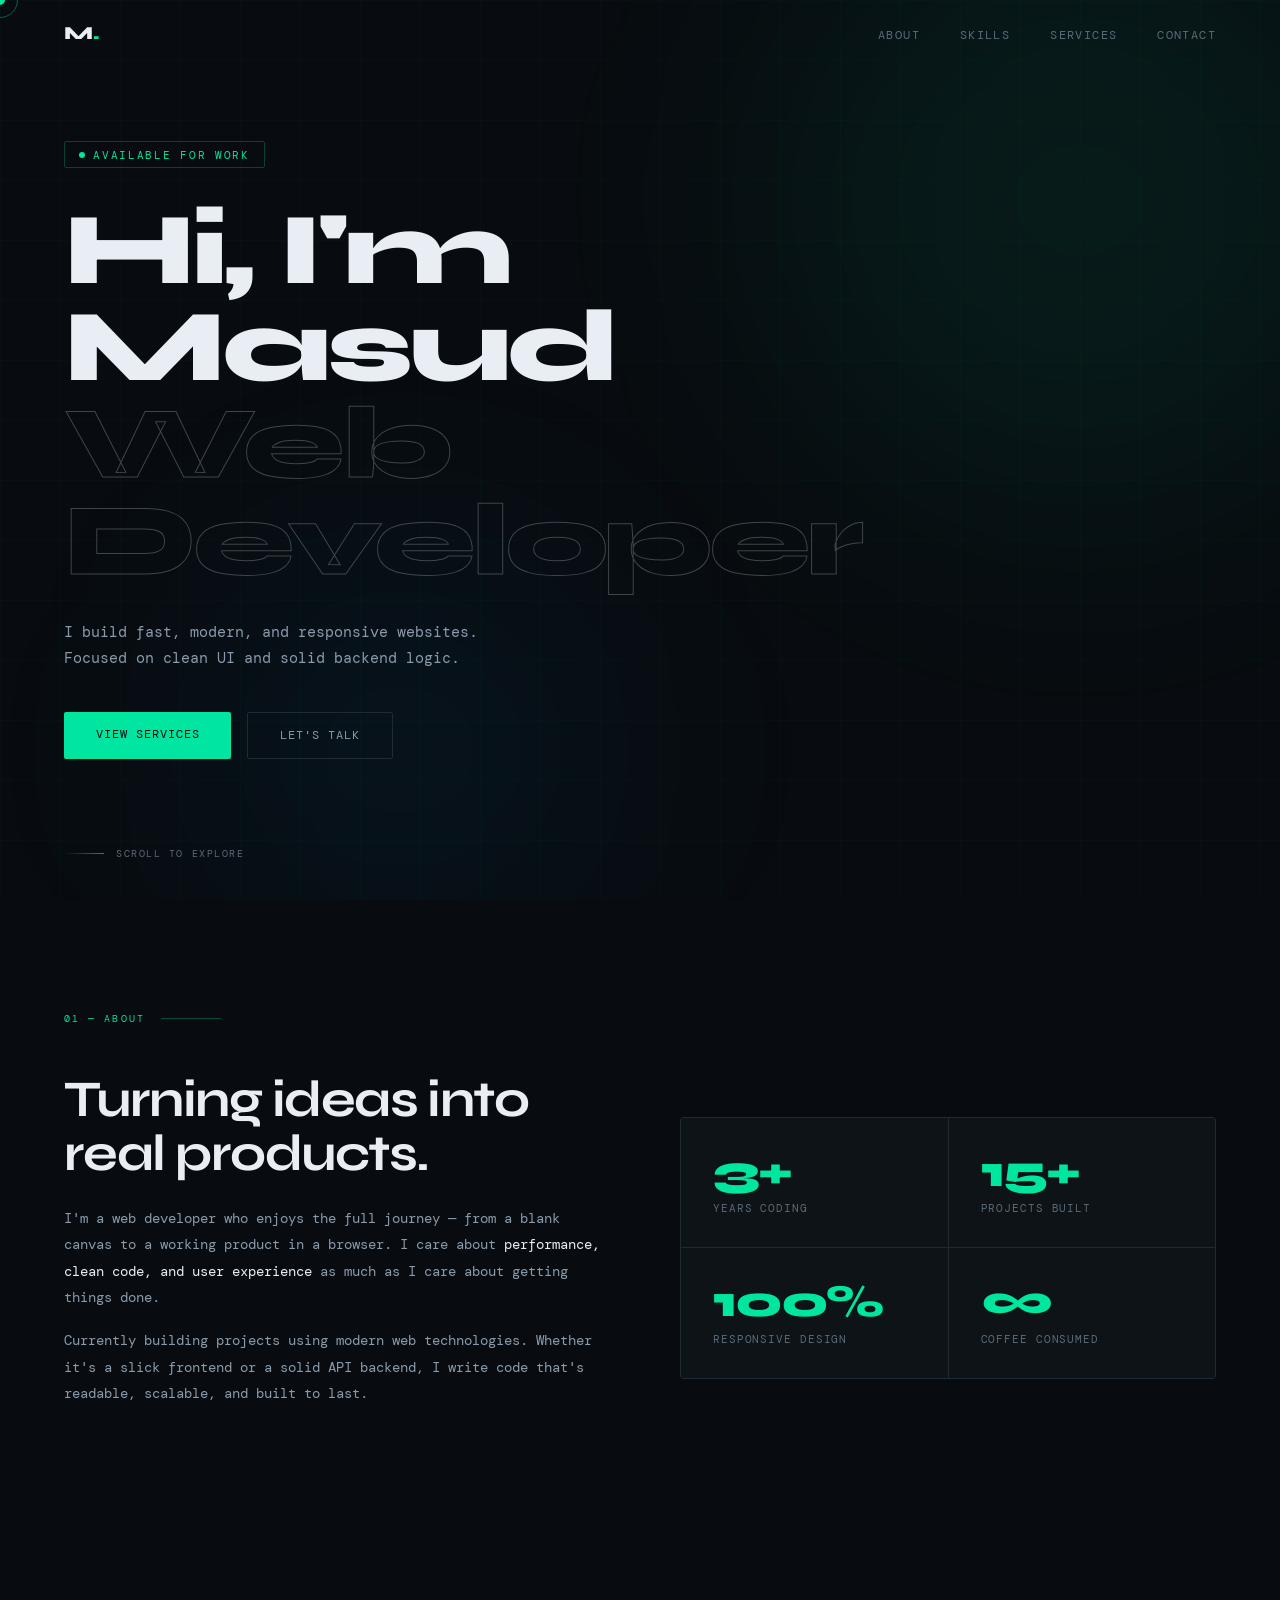
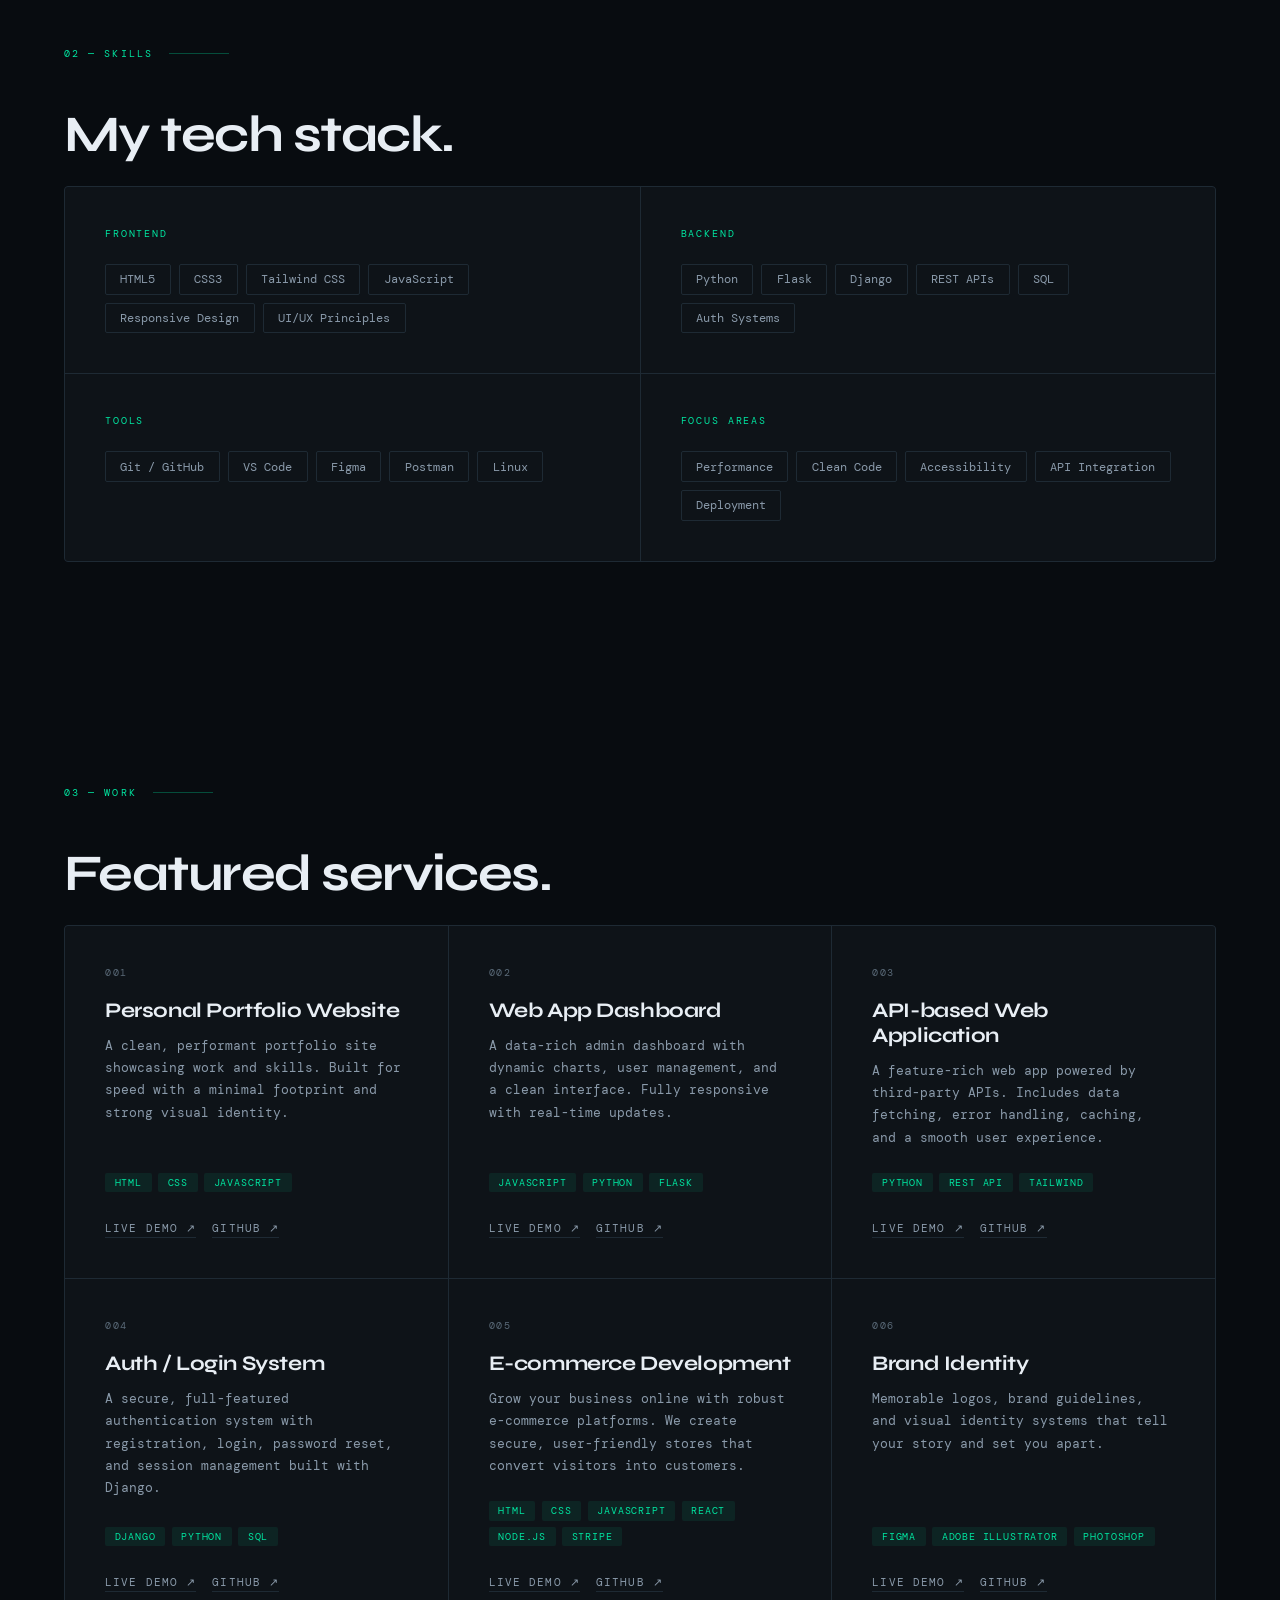
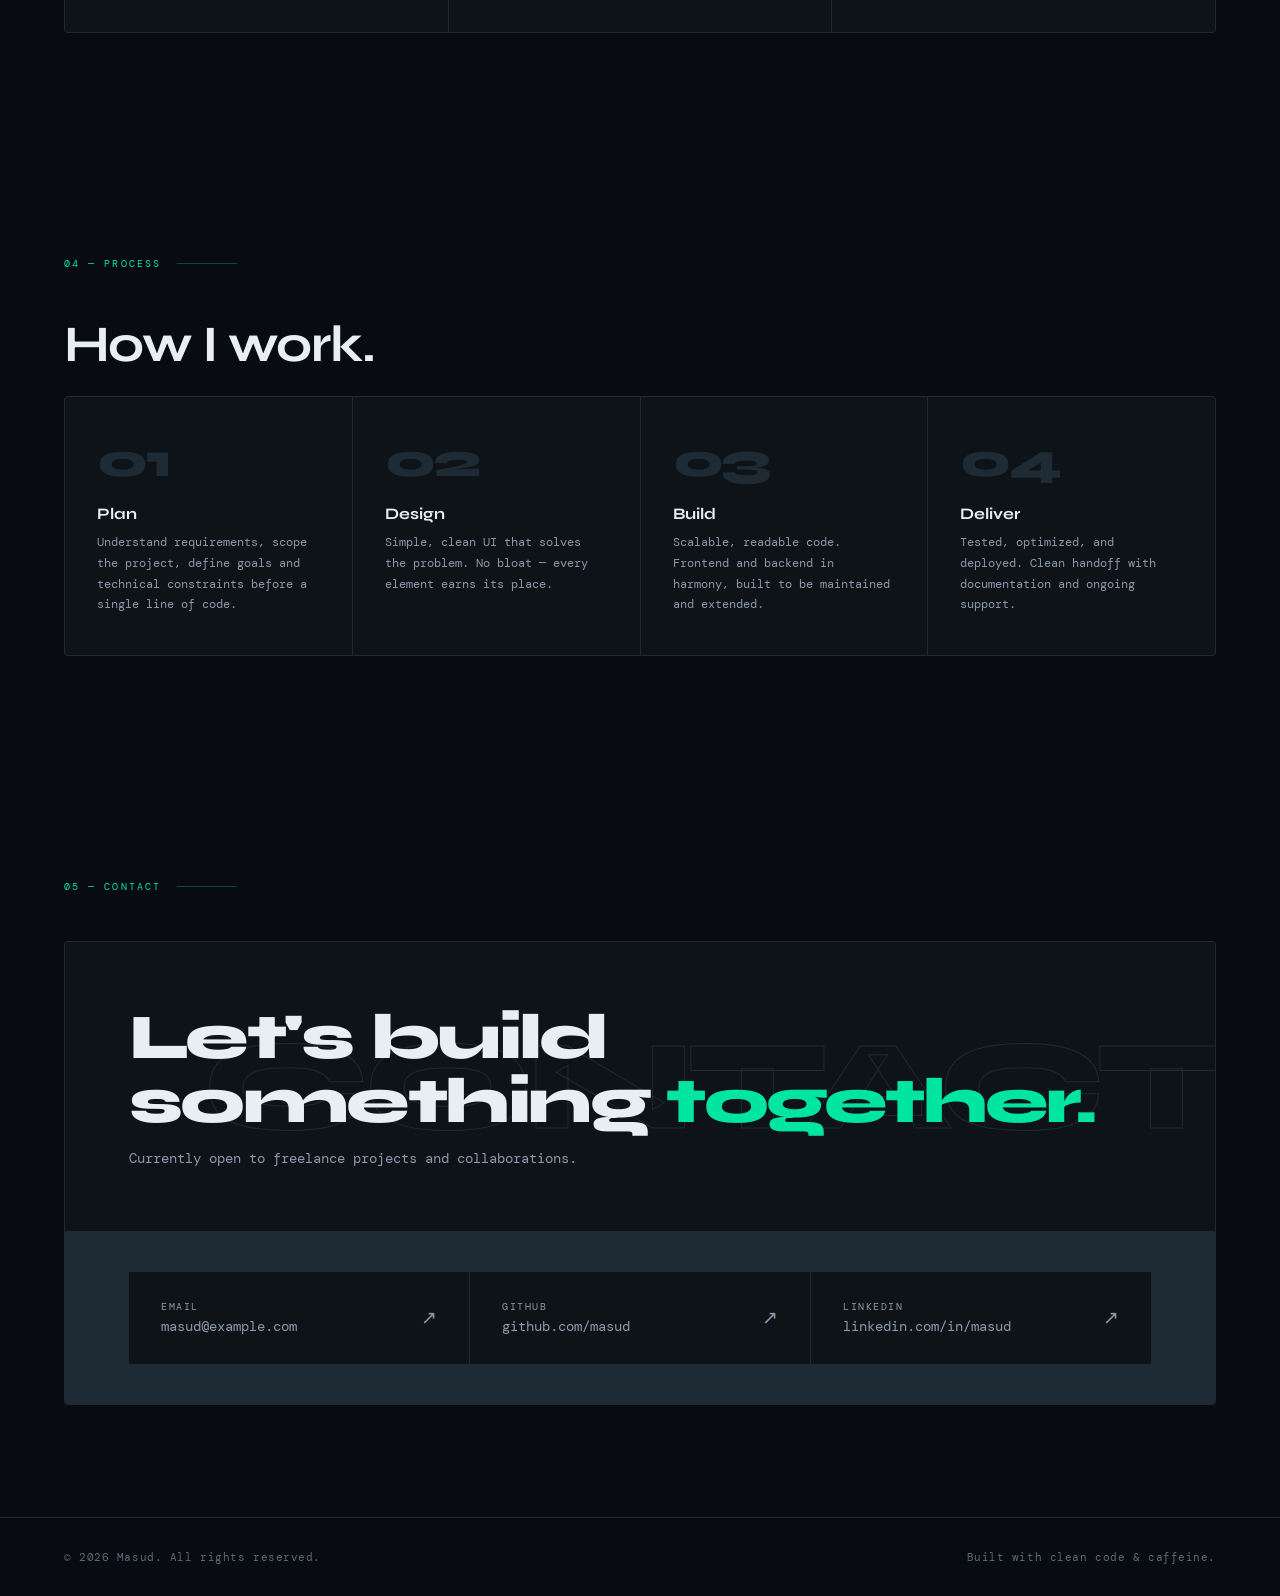
==== index.html @ 583162c8 "Rename portfolio.html to index.html for Vercel deployment" ====
<!DOCTYPE html>
<html lang="en">
<head>
<meta charset="UTF-8">
<meta name="viewport" content="width=device-width, initial-scale=1.0">
<title>Masud — Web Developer</title>
<link rel="preconnect" href="https://fonts.googleapis.com">
<link rel="preconnect" href="https://fonts.gstatic.com" crossorigin>
<link href="https://fonts.googleapis.com/css2?family=Syne:wght@400;600;700;800&family=DM+Mono:ital,wght@0,300;0,400;1,300&display=swap" rel="stylesheet">
<link rel="stylesheet" href="styles.css">
</head>
<body>

<div class="cursor" id="cursor"></div>
<div class="cursor-ring" id="cursorRing"></div>

<!-- NAV -->
<nav id="nav">
  <a href="#" class="nav-logo">M<span>.</span></a>
  <ul class="nav-links">
    <li><a href="#about">About</a></li>
    <li><a href="#skills">Skills</a></li>
    <li><a href="#services">Services</a></li>
    <li><a href="#contact">Contact</a></li>
  </ul>
</nav>

<!-- HERO -->
<section class="hero">
  <div class="hero-bg-orb orb1"></div>
  <div class="hero-bg-orb orb2"></div>
  <div class="hero-content">
    <div class="hero-tag">Available for work</div>
    <h1 class="hero-name">
      Hi, I'm Masud<br>
      <span class="line2">Web Developer</span>
    </h1>
    <p class="hero-desc">
      I build fast, modern, and responsive websites.<br>
      Focused on clean UI and solid backend logic.
    </p>
    <div class="hero-cta">
      <a href="#services" class="btn-primary">View Services</a>
      <a href="#contact" class="btn-ghost">Let's Talk</a>
    </div>
  </div>
  <div class="hero-scroll-hint">
    <div class="scroll-line"></div>
    Scroll to explore
  </div>
</section>

<!-- ABOUT -->
<section id="about">
  <div class="section-label">01 — About</div>
  <div class="about-grid reveal">
    <div class="about-text">
      <h2 class="section-title">Turning ideas into<br>real products.</h2>
      <p>I'm a web developer who enjoys the full journey — from a blank canvas to a working product in a browser. I care about <strong>performance, clean code, and user experience</strong> as much as I care about getting things done.</p>
      <p>Currently building projects using modern web technologies. Whether it's a slick frontend or a solid API backend, I write code that's readable, scalable, and built to last.</p>
    </div>
    <div class="about-stats">
      <div class="stat-box">
        <div class="stat-number">3+</div>
        <div class="stat-desc">Years coding</div>
      </div>
      <div class="stat-box">
        <div class="stat-number">15+</div>
        <div class="stat-desc">Projects built</div>
      </div>
      <div class="stat-box">
        <div class="stat-number">100%</div>
        <div class="stat-desc">Responsive design</div>
      </div>
      <div class="stat-box">
        <div class="stat-number">∞</div>
        <div class="stat-desc">Coffee consumed</div>
      </div>
    </div>
  </div>
</section>

<!-- SKILLS -->
<section id="skills">
  <div class="section-label">02 — Skills</div>
  <h2 class="section-title reveal">My tech stack.</h2>
  <div class="skills-layout reveal">
    <div class="skill-group">
      <div class="skill-group-title">Frontend</div>
      <div class="skill-tags">
        <span class="skill-tag">HTML5</span>
        <span class="skill-tag">CSS3</span>
        <span class="skill-tag">Tailwind CSS</span>
        <span class="skill-tag">JavaScript</span>
        <span class="skill-tag">Responsive Design</span>
        <span class="skill-tag">UI/UX Principles</span>
      </div>
    </div>
    <div class="skill-group">
      <div class="skill-group-title">Backend</div>
      <div class="skill-tags">
        <span class="skill-tag">Python</span>
        <span class="skill-tag">Flask</span>
        <span class="skill-tag">Django</span>
        <span class="skill-tag">REST APIs</span>
        <span class="skill-tag">SQL</span>
        <span class="skill-tag">Auth Systems</span>
      </div>
    </div>
    <div class="skill-group">
      <div class="skill-group-title">Tools</div>
      <div class="skill-tags">
        <span class="skill-tag">Git / GitHub</span>
        <span class="skill-tag">VS Code</span>
        <span class="skill-tag">Figma</span>
        <span class="skill-tag">Postman</span>
        <span class="skill-tag">Linux</span>
      </div>
    </div>
    <div class="skill-group">
      <div class="skill-group-title">Focus Areas</div>
      <div class="skill-tags">
        <span class="skill-tag">Performance</span>
        <span class="skill-tag">Clean Code</span>
        <span class="skill-tag">Accessibility</span>
        <span class="skill-tag">API Integration</span>
        <span class="skill-tag">Deployment</span>
      </div>
    </div>
  </div>
</section>

<!-- PROJECTS -->
<section id="services">
  <div class="section-label">03 — Work</div>
  <h2 class="section-title reveal">Featured services.</h2>
  <div class="projects-grid reveal">
    <div class="project-card">
      <div class="project-num">001</div>
      <div class="project-name">Personal Portfolio Website</div>
      <div class="project-desc">A clean, performant portfolio site showcasing work and skills. Built for speed with a minimal footprint and strong visual identity.</div>
      <div class="project-tech">
        <span class="tech-badge">HTML</span>
        <span class="tech-badge">CSS</span>
        <span class="tech-badge">JavaScript</span>
      </div>
      <div class="project-links">
        <a href="#" class="project-link">Live Demo ↗</a>
        <a href="#" class="project-link">GitHub ↗</a>
      </div>
    </div>
    <div class="project-card">
      <div class="project-num">002</div>
      <div class="project-name">Web App Dashboard</div>
      <div class="project-desc">A data-rich admin dashboard with dynamic charts, user management, and a clean interface. Fully responsive with real-time updates.</div>
      <div class="project-tech">
        <span class="tech-badge">JavaScript</span>
        <span class="tech-badge">Python</span>
        <span class="tech-badge">Flask</span>
      </div>
      <div class="project-links">
        <a href="#" class="project-link">Live Demo ↗</a>
        <a href="#" class="project-link">GitHub ↗</a>
      </div>
    </div>
    <div class="project-card">
      <div class="project-num">003</div>
      <div class="project-name">API-based Web Application</div>
      <div class="project-desc">A feature-rich web app powered by third-party APIs. Includes data fetching, error handling, caching, and a smooth user experience.</div>
      <div class="project-tech">
        <span class="tech-badge">Python</span>
        <span class="tech-badge">REST API</span>
        <span class="tech-badge">Tailwind</span>
      </div>
      <div class="project-links">
        <a href="#" class="project-link">Live Demo ↗</a>
        <a href="#" class="project-link">GitHub ↗</a>
      </div>
    </div>
    <div class="project-card">
      <div class="project-num">004</div>
      <div class="project-name">Auth / Login System</div>
      <div class="project-desc">A secure, full-featured authentication system with registration, login, password reset, and session management built with Django.</div>
      <div class="project-tech">
        <span class="tech-badge">Django</span>
        <span class="tech-badge">Python</span>
        <span class="tech-badge">SQL</span>
      </div>
      <div class="project-links">
        <a href="#" class="project-link">Live Demo ↗</a>
        <a href="#" class="project-link">GitHub ↗</a>
      </div>
    </div>
    <div class="project-card">
      <div class="project-num">005</div>
      <div class="project-name">E-commerce Development</div>
      <div class="project-desc">Grow your business online with robust e-commerce platforms. We create secure, user-friendly stores that convert visitors into customers.</div>
      <div class="project-tech">
        <span class="tech-badge">HTML</span>
        <span class="tech-badge">CSS</span>
        <span class="tech-badge">JavaScript</span>
        <span class="tech-badge">React</span>
        <span class="tech-badge">Node.js</span>
        <span class="tech-badge">Stripe</span>
      </div>
      <div class="project-links">
        <a href="#" class="project-link">Live Demo ↗</a>
        <a href="#" class="project-link">GitHub ↗</a>
      </div>
    </div>
    <div class="project-card">
      <div class="project-num">006</div>
      <div class="project-name">Brand Identity</div>
      <div class="project-desc">Memorable logos, brand guidelines, and visual identity systems that tell your story and set you apart.</div>
      <div class="project-tech">
        <span class="tech-badge">Figma</span>
        <span class="tech-badge">Adobe Illustrator</span>
        <span class="tech-badge">Photoshop</span>
      </div>
      <div class="project-links">
        <a href="#" class="project-link">Live Demo ↗</a>
        <a href="#" class="project-link">GitHub ↗</a>
      </div>
    </div>
  </div>
</section>

<!-- PROCESS -->
<section id="process">
  <div class="section-label">04 — Process</div>
  <h2 class="section-title reveal">How I work.</h2>
  <div class="process-steps reveal">
    <div class="process-step">
      <div class="step-num">01</div>
      <div class="step-title">Plan</div>
      <div class="step-desc">Understand requirements, scope the project, define goals and technical constraints before a single line of code.</div>
    </div>
    <div class="process-step">
      <div class="step-num">02</div>
      <div class="step-title">Design</div>
      <div class="step-desc">Simple, clean UI that solves the problem. No bloat — every element earns its place.</div>
    </div>
    <div class="process-step">
      <div class="step-num">03</div>
      <div class="step-title">Build</div>
      <div class="step-desc">Scalable, readable code. Frontend and backend in harmony, built to be maintained and extended.</div>
    </div>
    <div class="process-step">
      <div class="step-num">04</div>
      <div class="step-title">Deliver</div>
      <div class="step-desc">Tested, optimized, and deployed. Clean handoff with documentation and ongoing support.</div>
    </div>
  </div>
</section>

<!-- CONTACT -->
<section id="contact">
  <div class="section-label">05 — Contact</div>
  <div class="contact-inner reveal">
    <div class="contact-header">
      <h2 class="contact-big">Let's build<br>something <em>together.</em></h2>
      <p class="contact-sub">Currently open to freelance projects and collaborations.</p>
    </div>
    <div class="contact-links">
      <a href="mailto:masud@example.com" class="contact-link-item">
        <div>
          <div class="link-label">Email</div>
          <div class="link-value">masud@example.com</div>
        </div>
        <div class="link-arrow">↗</div>
      </a>
      <a href="https://github.com/" target="_blank" class="contact-link-item">
        <div>
          <div class="link-label">GitHub</div>
          <div class="link-value">github.com/masud</div>
        </div>
        <div class="link-arrow">↗</div>
      </a>
      <a href="https://linkedin.com/" target="_blank" class="contact-link-item">
        <div>
          <div class="link-label">LinkedIn</div>
          <div class="link-value">linkedin.com/in/masud</div>
        </div>
        <div class="link-arrow">↗</div>
      </a>
    </div>
  </div>
</section>

<footer>
  <span>© 2026 Masud. All rights reserved.</span>
  <span>Built with clean code & caffeine.</span>
</footer>

<script>
  // Custom cursor
  const cursor = document.getElementById('cursor');
  const ring = document.getElementById('cursorRing');
  let mx = 0, my = 0, rx = 0, ry = 0;

  document.addEventListener('mousemove', e => {
    mx = e.clientX; my = e.clientY;
    cursor.style.left = mx + 'px';
    cursor.style.top = my + 'px';
  });

  function animateRing() {
    rx += (mx - rx) * 0.12;
    ry += (my - ry) * 0.12;
    ring.style.left = rx + 'px';
    ring.style.top = ry + 'px';
    requestAnimationFrame(animateRing);
  }
  animateRing();

  // Nav scroll
  const nav = document.getElementById('nav');
  window.addEventListener('scroll', () => {
    nav.classList.toggle('scrolled', window.scrollY > 60);
  });

  // Scroll reveal
  const reveals = document.querySelectorAll('.reveal');
  const observer = new IntersectionObserver(entries => {
    entries.forEach(e => {
      if (e.isIntersecting) { e.target.classList.add('visible'); }
    });
  }, { threshold: 0.1 });
  reveals.forEach(el => observer.observe(el));
</script>
</body>
</html>
---- styles.css ----
:root {
    --bg: #080c10;
    --surface: #0e1318;
    --surface2: #141b22;
    --border: #1e2a34;
    --accent: #00e5a0;
    --accent2: #0099ff;
    --text: #e8eef4;
    --muted: #5a6a78;
    --dim: #8a9aaa;
  }

  *, *::before, *::after { box-sizing: border-box; margin: 0; padding: 0; }

  html { scroll-behavior: smooth; }

  body {
    font-family: 'DM Mono', monospace;
    background: var(--bg);
    color: var(--text);
    overflow-x: hidden;
    cursor: none;
  }

  /* Custom Cursor */
  .cursor {
    position: fixed;
    top: 0; left: 0;
    width: 10px; height: 10px;
    background: var(--accent);
    border-radius: 50%;
    pointer-events: none;
    z-index: 9999;
    transition: transform 0.15s ease, width 0.2s, height 0.2s;
    transform: translate(-50%, -50%);
  }
  .cursor-ring {
    position: fixed;
    top: 0; left: 0;
    width: 36px; height: 36px;
    border: 1px solid rgba(0,229,160,0.4);
    border-radius: 50%;
    pointer-events: none;
    z-index: 9998;
    transform: translate(-50%, -50%);
    transition: transform 0.08s linear, width 0.2s, height 0.2s, border-color 0.2s;
  }
  body:has(a:hover) .cursor-ring,
  body:has(button:hover) .cursor-ring { width: 60px; height: 60px; border-color: rgba(0,229,160,0.6); }

  /* Grid overlay */
  body::before {
    content: '';
    position: fixed;
    inset: 0;
    background-image:
      linear-gradient(rgba(0,229,160,0.025) 1px, transparent 1px),
      linear-gradient(90deg, rgba(0,229,160,0.025) 1px, transparent 1px);
    background-size: 60px 60px;
    pointer-events: none;
    z-index: 0;
  }

  /* NAV */
  nav {
    position: fixed;
    top: 0; left: 0; right: 0;
    z-index: 100;
    display: flex;
    justify-content: space-between;
    align-items: center;
    padding: 1.4rem 4rem;
    border-bottom: 1px solid transparent;
    transition: border-color 0.3s, background 0.3s;
  }
  nav.scrolled {
    background: rgba(8,12,16,0.9);
    backdrop-filter: blur(16px);
    border-color: var(--border);
  }
  .nav-logo {
    font-family: 'Syne', sans-serif;
    font-weight: 800;
    font-size: 1.15rem;
    letter-spacing: -0.02em;
    color: var(--text);
    text-decoration: none;
  }
  .nav-logo span { color: var(--accent); }
  .nav-links { display: flex; gap: 2.5rem; list-style: none; }
  .nav-links a {
    font-size: 0.72rem;
    letter-spacing: 0.12em;
    text-transform: uppercase;
    color: var(--muted);
    text-decoration: none;
    transition: color 0.2s;
  }
  .nav-links a:hover { color: var(--accent); }

  /* HERO */
  .hero {
    position: relative;
    min-height: 100vh;
    display: flex;
    align-items: center;
    padding: 0 4rem;
    overflow: hidden;
    z-index: 1;
  }

  .hero-bg-orb {
    position: absolute;
    border-radius: 50%;
    filter: blur(120px);
    pointer-events: none;
  }
  .orb1 { width: 600px; height: 600px; background: rgba(0,229,160,0.07); top: -100px; right: -100px; }
  .orb2 { width: 400px; height: 400px; background: rgba(0,153,255,0.06); bottom: -50px; left: 200px; }

  .hero-content { max-width: 760px; position: relative; z-index: 1; }

  .hero-tag {
    display: inline-flex;
    align-items: center;
    gap: 0.5rem;
    font-size: 0.7rem;
    letter-spacing: 0.15em;
    text-transform: uppercase;
    color: var(--accent);
    border: 1px solid rgba(0,229,160,0.25);
    padding: 0.35rem 0.9rem;
    border-radius: 2px;
    margin-bottom: 2rem;
    opacity: 0;
    animation: fadeUp 0.6s 0.2s forwards;
  }
  .hero-tag::before {
    content: '';
    width: 6px; height: 6px;
    background: var(--accent);
    border-radius: 50%;
    animation: pulse 2s infinite;
  }
  @keyframes pulse { 0%,100%{opacity:1;} 50%{opacity:0.3;} }

  .hero-name {
    font-family: 'Syne', sans-serif;
    font-size: clamp(3.5rem, 8vw, 7rem);
    font-weight: 800;
    line-height: 0.95;
    letter-spacing: -0.04em;
    opacity: 0;
    animation: fadeUp 0.7s 0.35s forwards;
  }
  .hero-name .line2 {
    display: block;
    -webkit-text-stroke: 1px rgba(232,238,244,0.25);
    color: transparent;
  }

  .hero-desc {
    margin-top: 1.8rem;
    font-size: 0.95rem;
    line-height: 1.75;
    color: var(--dim);
    max-width: 440px;
    opacity: 0;
    animation: fadeUp 0.7s 0.5s forwards;
  }

  .hero-cta {
    display: flex;
    gap: 1rem;
    margin-top: 2.5rem;
    opacity: 0;
    animation: fadeUp 0.7s 0.65s forwards;
  }

  .btn-primary {
    font-family: 'DM Mono', monospace;
    font-size: 0.75rem;
    letter-spacing: 0.08em;
    text-transform: uppercase;
    color: var(--bg);
    background: var(--accent);
    border: none;
    padding: 0.9rem 2rem;
    cursor: none;
    text-decoration: none;
    border-radius: 2px;
    transition: transform 0.2s, box-shadow 0.2s;
  }
  .btn-primary:hover { transform: translateY(-2px); box-shadow: 0 8px 30px rgba(0,229,160,0.3); }

  .btn-ghost {
    font-family: 'DM Mono', monospace;
    font-size: 0.75rem;
    letter-spacing: 0.08em;
    text-transform: uppercase;
    color: var(--dim);
    background: transparent;
    border: 1px solid var(--border);
    padding: 0.9rem 2rem;
    cursor: none;
    text-decoration: none;
    border-radius: 2px;
    transition: border-color 0.2s, color 0.2s;
  }
  .btn-ghost:hover { border-color: var(--dim); color: var(--text); }

  .hero-scroll-hint {
    position: absolute;
    bottom: 2.5rem;
    left: 4rem;
    display: flex;
    align-items: center;
    gap: 0.75rem;
    font-size: 0.65rem;
    letter-spacing: 0.15em;
    text-transform: uppercase;
    color: var(--muted);
    opacity: 0;
    animation: fadeUp 0.7s 1s forwards;
  }
  .scroll-line {
    width: 40px; height: 1px;
    background: linear-gradient(90deg, transparent, var(--muted));
  }

  @keyframes fadeUp {
    from { opacity: 0; transform: translateY(20px); }
    to { opacity: 1; transform: translateY(0); }
  }

  /* SECTIONS */
  section { position: relative; z-index: 1; padding: 7rem 4rem; }

  .section-label {
    display: flex;
    align-items: center;
    gap: 1rem;
    font-size: 0.65rem;
    letter-spacing: 0.2em;
    text-transform: uppercase;
    color: var(--accent);
    margin-bottom: 3rem;
  }
  .section-label::after {
    content: '';
    flex: 1;
    max-width: 60px;
    height: 1px;
    background: rgba(0,229,160,0.3);
  }

  .section-title {
    font-family: 'Syne', sans-serif;
    font-size: clamp(2rem, 4vw, 3.2rem);
    font-weight: 700;
    letter-spacing: -0.03em;
    line-height: 1.05;
    margin-bottom: 1.5rem;
  }

  /* ABOUT */
  .about-grid {
    display: grid;
    grid-template-columns: 1fr 1fr;
    gap: 5rem;
    align-items: center;
  }
  .about-text p {
    font-size: 0.9rem;
    line-height: 1.85;
    color: var(--dim);
    margin-bottom: 1rem;
  }
  .about-text p strong { color: var(--text); font-weight: 400; }
  .about-stats {
    display: grid;
    grid-template-columns: 1fr 1fr;
    gap: 1px;
    background: var(--border);
    border: 1px solid var(--border);
    border-radius: 4px;
    overflow: hidden;
  }
  .stat-box {
    background: var(--surface);
    padding: 2rem;
    transition: background 0.2s;
  }
  .stat-box:hover { background: var(--surface2); }
  .stat-number {
    font-family: 'Syne', sans-serif;
    font-size: 2.8rem;
    font-weight: 800;
    color: var(--accent);
    letter-spacing: -0.05em;
    line-height: 1;
  }
  .stat-desc {
    font-size: 0.7rem;
    letter-spacing: 0.08em;
    color: var(--muted);
    text-transform: uppercase;
    margin-top: 0.4rem;
  }

  /* SKILLS */
  .skills-layout { display: grid; grid-template-columns: repeat(2, 1fr); gap: 1px; background: var(--border); border: 1px solid var(--border); border-radius: 4px; overflow: hidden; }

  .skill-group {
    background: var(--surface);
    padding: 2.5rem;
  }
  .skill-group-title {
    font-size: 0.65rem;
    letter-spacing: 0.18em;
    text-transform: uppercase;
    color: var(--accent);
    margin-bottom: 1.5rem;
  }
  .skill-tags { display: flex; flex-wrap: wrap; gap: 0.5rem; }
  .skill-tag {
    font-size: 0.78rem;
    color: var(--dim);
    border: 1px solid var(--border);
    padding: 0.4rem 0.9rem;
    border-radius: 2px;
    transition: border-color 0.2s, color 0.2s, background 0.2s;
  }
  .skill-tag:hover { border-color: var(--accent); color: var(--accent); background: rgba(0,229,160,0.05); }

  /* PROJECTS */
  .projects-grid {
    display: grid;
    grid-template-columns: repeat(3, minmax(280px, 1fr));
    gap: 1px;
    background: var(--border);
    border: 1px solid var(--border);
    border-radius: 4px;
    overflow: hidden;
  }

  .project-card {
    background: var(--surface);
    padding: 2.5rem;
    display: flex;
    flex-direction: column;
    transition: background 0.2s;
    position: relative;
    overflow: hidden;
    min-height: 350px;
  }
  .project-card::before {
    content: '';
    position: absolute;
    top: 0; left: 0; right: 0;
    height: 2px;
    background: linear-gradient(90deg, var(--accent), var(--accent2));
    transform: scaleX(0);
    transform-origin: left;
    transition: transform 0.3s ease;
  }
  .project-card:hover { background: var(--surface2); }
  .project-card:hover::before { transform: scaleX(1); }

  .project-num {
    font-size: 0.65rem;
    letter-spacing: 0.15em;
    color: var(--muted);
    margin-bottom: 1.2rem;
  }
  .project-name {
    font-family: 'Syne', sans-serif;
    font-size: 1.3rem;
    font-weight: 700;
    letter-spacing: -0.02em;
    margin-bottom: 0.75rem;
  }
  .project-desc {
    font-size: 0.82rem;
    line-height: 1.7;
    color: var(--dim);
    flex: 1;
    margin-bottom: 1.5rem;
  }
  .project-tech { display: flex; flex-wrap: wrap; gap: 0.4rem; margin-bottom: 1.8rem; }
  .tech-badge {
    font-size: 0.65rem;
    letter-spacing: 0.08em;
    text-transform: uppercase;
    color: var(--accent);
    background: rgba(0,229,160,0.08);
    padding: 0.2rem 0.6rem;
    border-radius: 2px;
  }
  .project-links { display: flex; gap: 1rem; }
  .project-link {
    font-size: 0.7rem;
    letter-spacing: 0.1em;
    text-transform: uppercase;
    color: var(--dim);
    text-decoration: none;
    border-bottom: 1px solid var(--border);
    padding-bottom: 0.1rem;
    transition: color 0.2s, border-color 0.2s;
  }
  .project-link:hover { color: var(--accent); border-color: var(--accent); }

  /* PROCESS */
  .process-steps { display: grid; grid-template-columns: repeat(4, 1fr); gap: 1px; background: var(--border); border: 1px solid var(--border); border-radius: 4px; overflow: hidden; }
  .process-step {
    background: var(--surface);
    padding: 2.5rem 2rem;
    transition: background 0.2s;
  }
  .process-step:hover { background: var(--surface2); }
  .step-num {
    font-family: 'Syne', sans-serif;
    font-size: 3rem;
    font-weight: 800;
    color: var(--border);
    letter-spacing: -0.05em;
    line-height: 1;
    margin-bottom: 1.2rem;
  }
  .step-title {
    font-family: 'Syne', sans-serif;
    font-size: 1rem;
    font-weight: 700;
    margin-bottom: 0.6rem;
  }
  .step-desc {
    font-size: 0.78rem;
    line-height: 1.65;
    color: var(--dim);
  }

  /* CONTACT */
  .contact-inner {
    border: 1px solid var(--border);
    border-radius: 4px;
    overflow: hidden;
    background: var(--surface);
  }
  .contact-header {
    padding: 4rem;
    border-bottom: 1px solid var(--border);
    position: relative;
    overflow: hidden;
  }
  .contact-header::before {
    content: 'CONTACT';
    position: absolute;
    right: -1rem;
    top: 50%;
    transform: translateY(-50%);
    font-family: 'Syne', sans-serif;
    font-size: 8rem;
    font-weight: 800;
    color: transparent;
    -webkit-text-stroke: 1px rgba(30,42,52,1);
    letter-spacing: -0.05em;
    pointer-events: none;
    user-select: none;
  }
  .contact-big {
    font-family: 'Syne', sans-serif;
    font-size: clamp(2.5rem, 5vw, 4.5rem);
    font-weight: 800;
    letter-spacing: -0.04em;
    line-height: 1;
    position: relative;
    z-index: 1;
  }
  .contact-big em { font-style: normal; color: var(--accent); }
  .contact-sub {
    font-size: 0.85rem;
    color: var(--dim);
    margin-top: 1rem;
    position: relative;
    z-index: 1;
  }
  .contact-links {
    display: flex;
    padding: 2.5rem 4rem;
    gap: 1px;
    background: var(--border);
  }
  .contact-link-item {
    flex: 1;
    background: var(--surface);
    padding: 1.8rem 2rem;
    text-decoration: none;
    display: flex;
    align-items: center;
    justify-content: space-between;
    color: var(--dim);
    transition: background 0.2s, color 0.2s;
  }
  .contact-link-item:hover { background: var(--surface2); color: var(--accent); }
  .link-label {
    font-size: 0.65rem;
    letter-spacing: 0.15em;
    text-transform: uppercase;
  }
  .link-value { font-size: 0.85rem; margin-top: 0.3rem; }
  .link-arrow { font-size: 1.2rem; transition: transform 0.2s; }
  .contact-link-item:hover .link-arrow { transform: translate(4px, -4px); }

  /* FOOTER */
  footer {
    position: relative;
    z-index: 1;
    padding: 2rem 4rem;
    border-top: 1px solid var(--border);
    display: flex;
    justify-content: space-between;
    align-items: center;
    font-size: 0.7rem;
    color: var(--muted);
    letter-spacing: 0.05em;
  }

  /* REVEAL ANIMATION */
  .reveal {
    opacity: 0;
    transform: translateY(30px);
    transition: opacity 0.7s ease, transform 0.7s ease;
  }
  .reveal.visible { opacity: 1; transform: translateY(0); }

  @media (max-width: 900px) {
    nav { padding: 1.2rem 2rem; }
    .hero { padding: 0 2rem; }
    section { padding: 5rem 2rem; }
    .about-grid { grid-template-columns: 1fr; gap: 3rem; }
    .skills-layout { grid-template-columns: 1fr; }
    .projects-grid { grid-template-columns: 1fr; }
    .process-steps { grid-template-columns: 1fr 1fr; }
    .contact-header { padding: 2.5rem; }
    .contact-links { flex-direction: column; padding: 0; }
    footer { flex-direction: column; gap: 0.5rem; text-align: center; }
    .nav-links { gap: 1.5rem; }
  }

  @media (max-width: 560px) {
    .nav-links { display: none; }
    .process-steps { grid-template-columns: 1fr; }
    .hero-cta { flex-direction: column; }
    .contact-header::before { display: none; }
  }
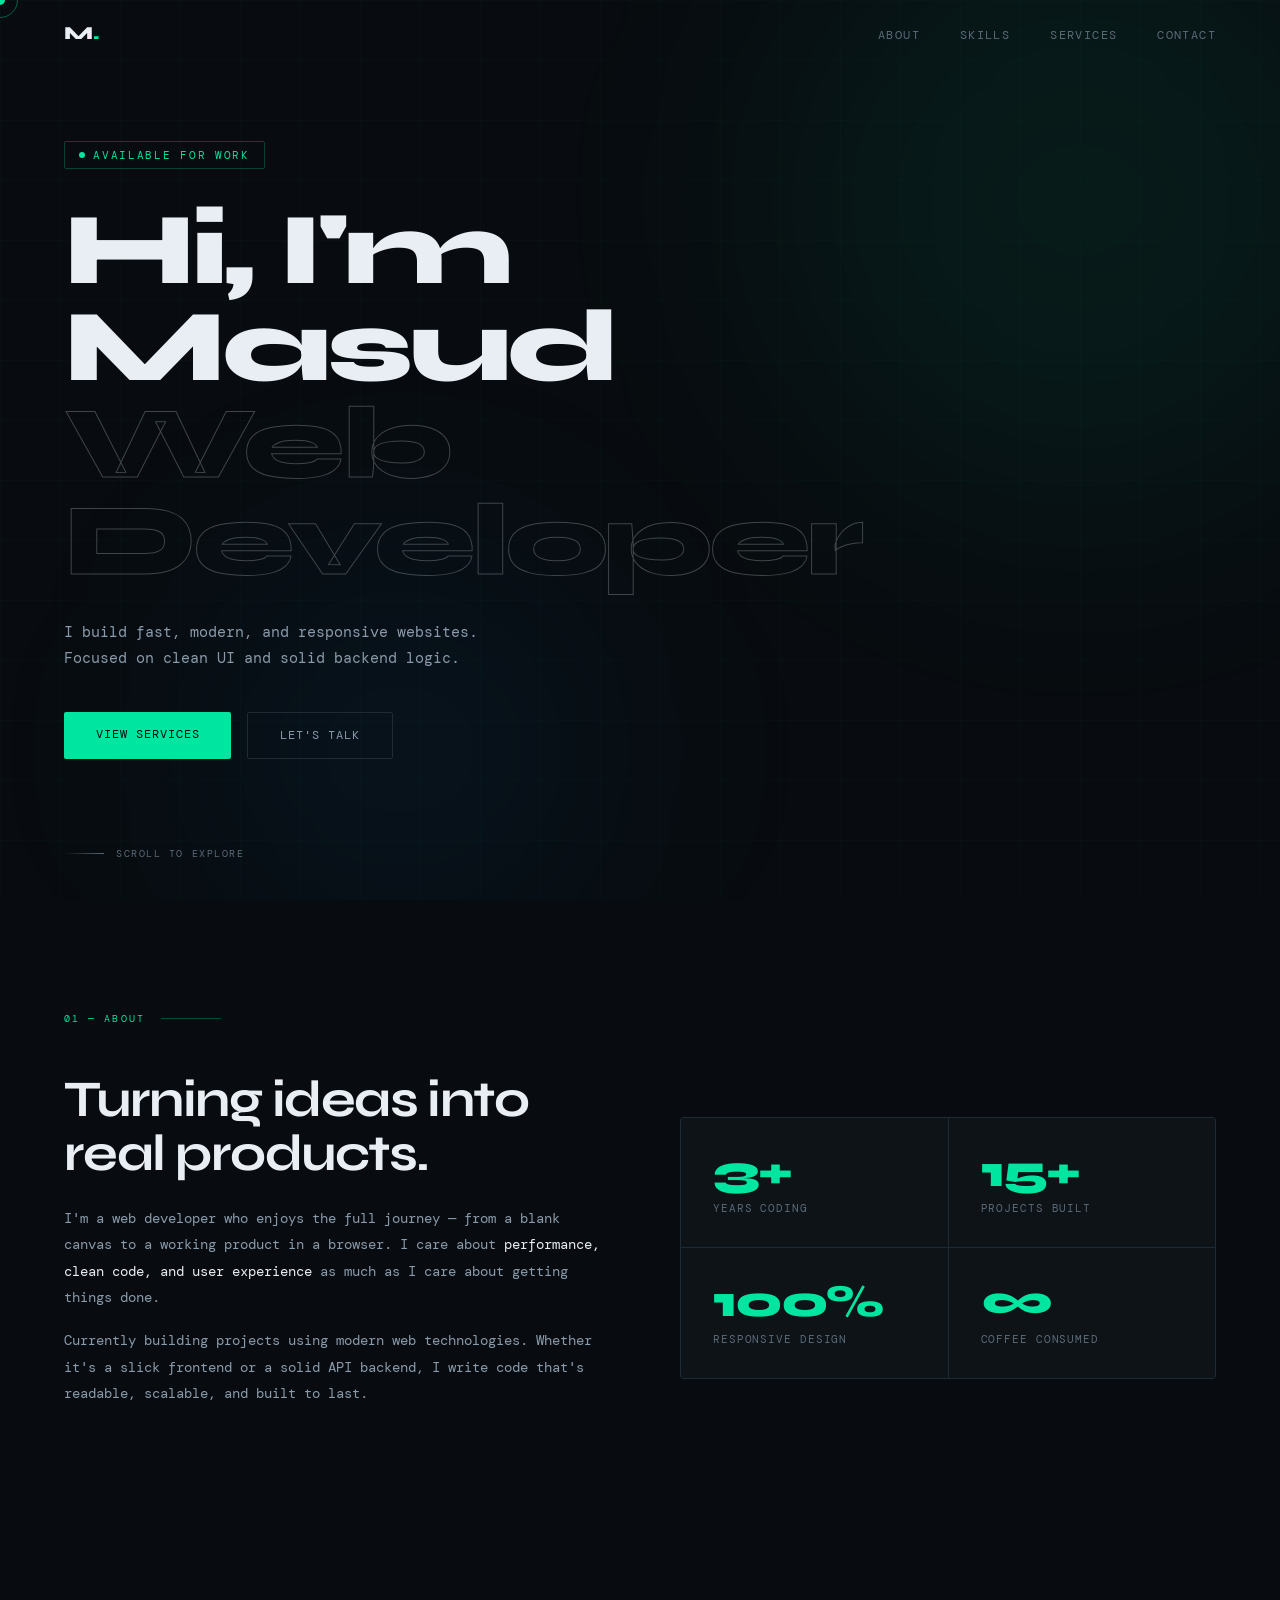
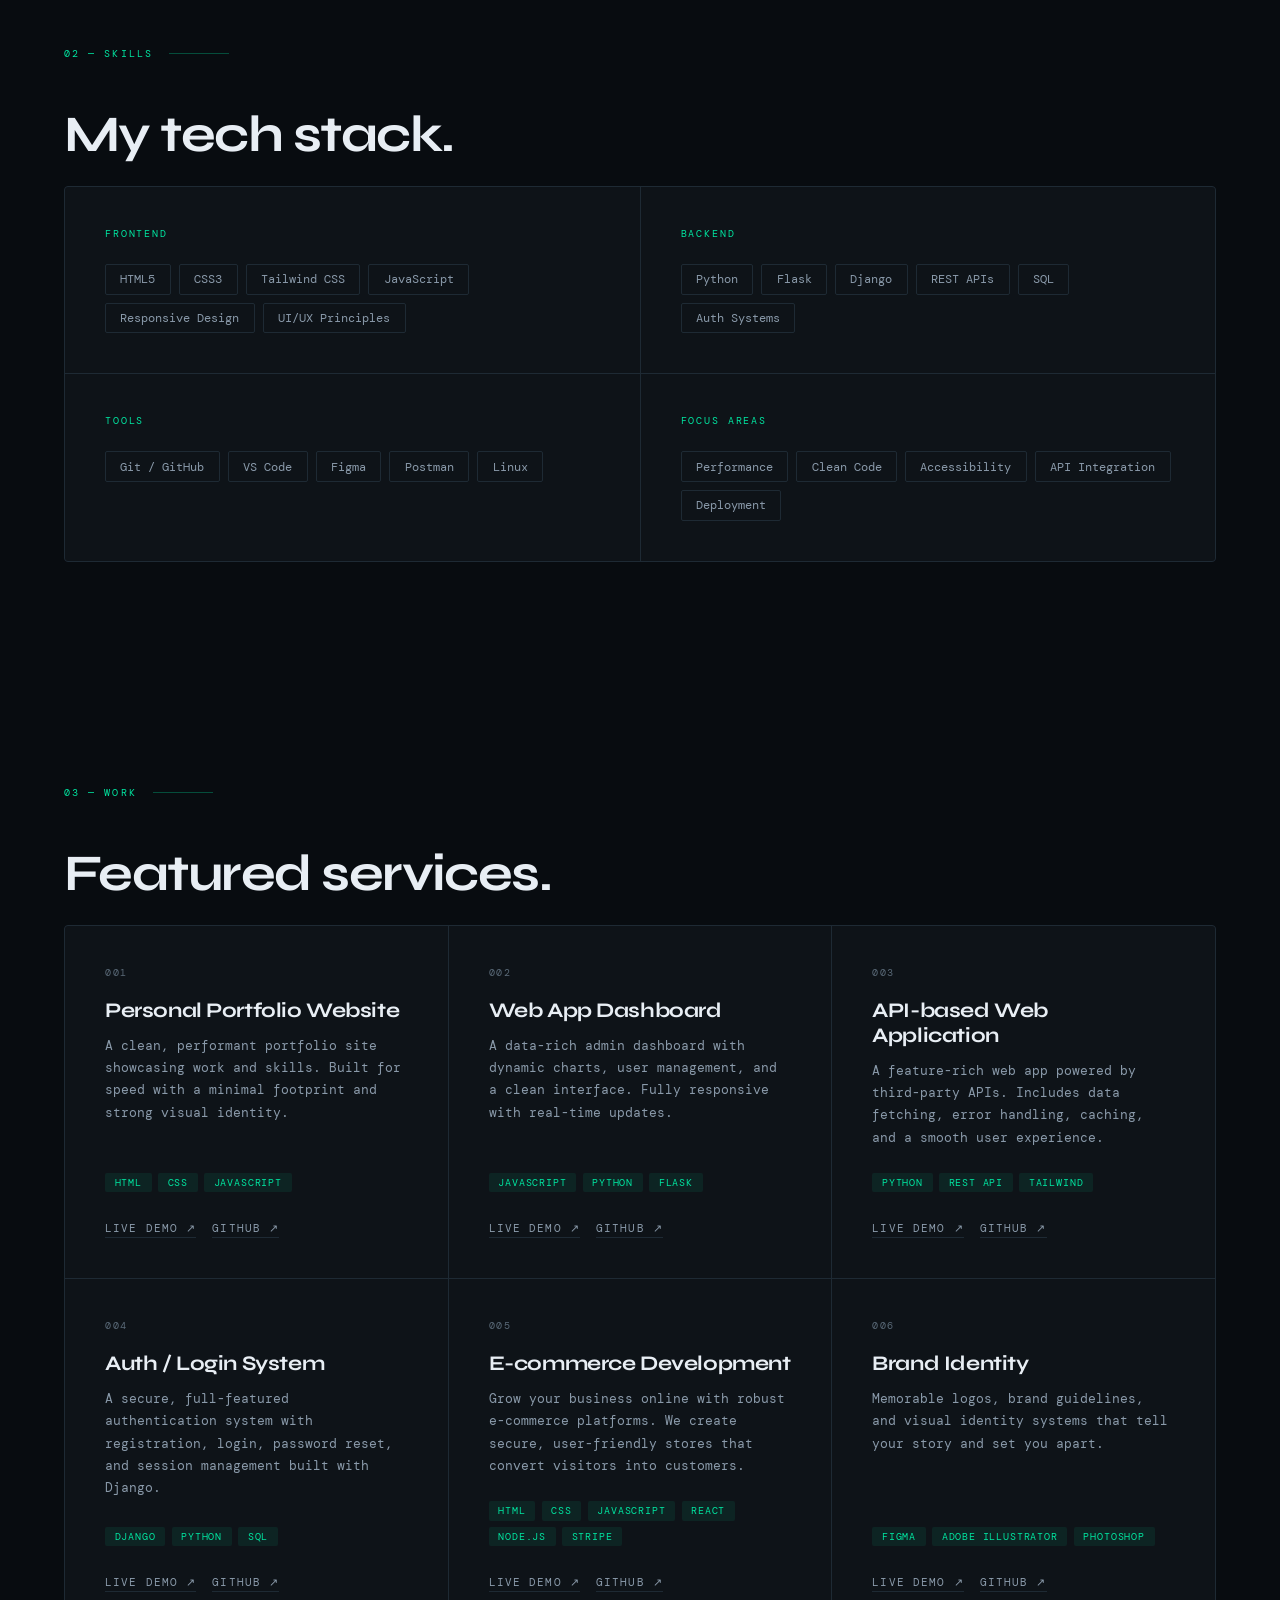
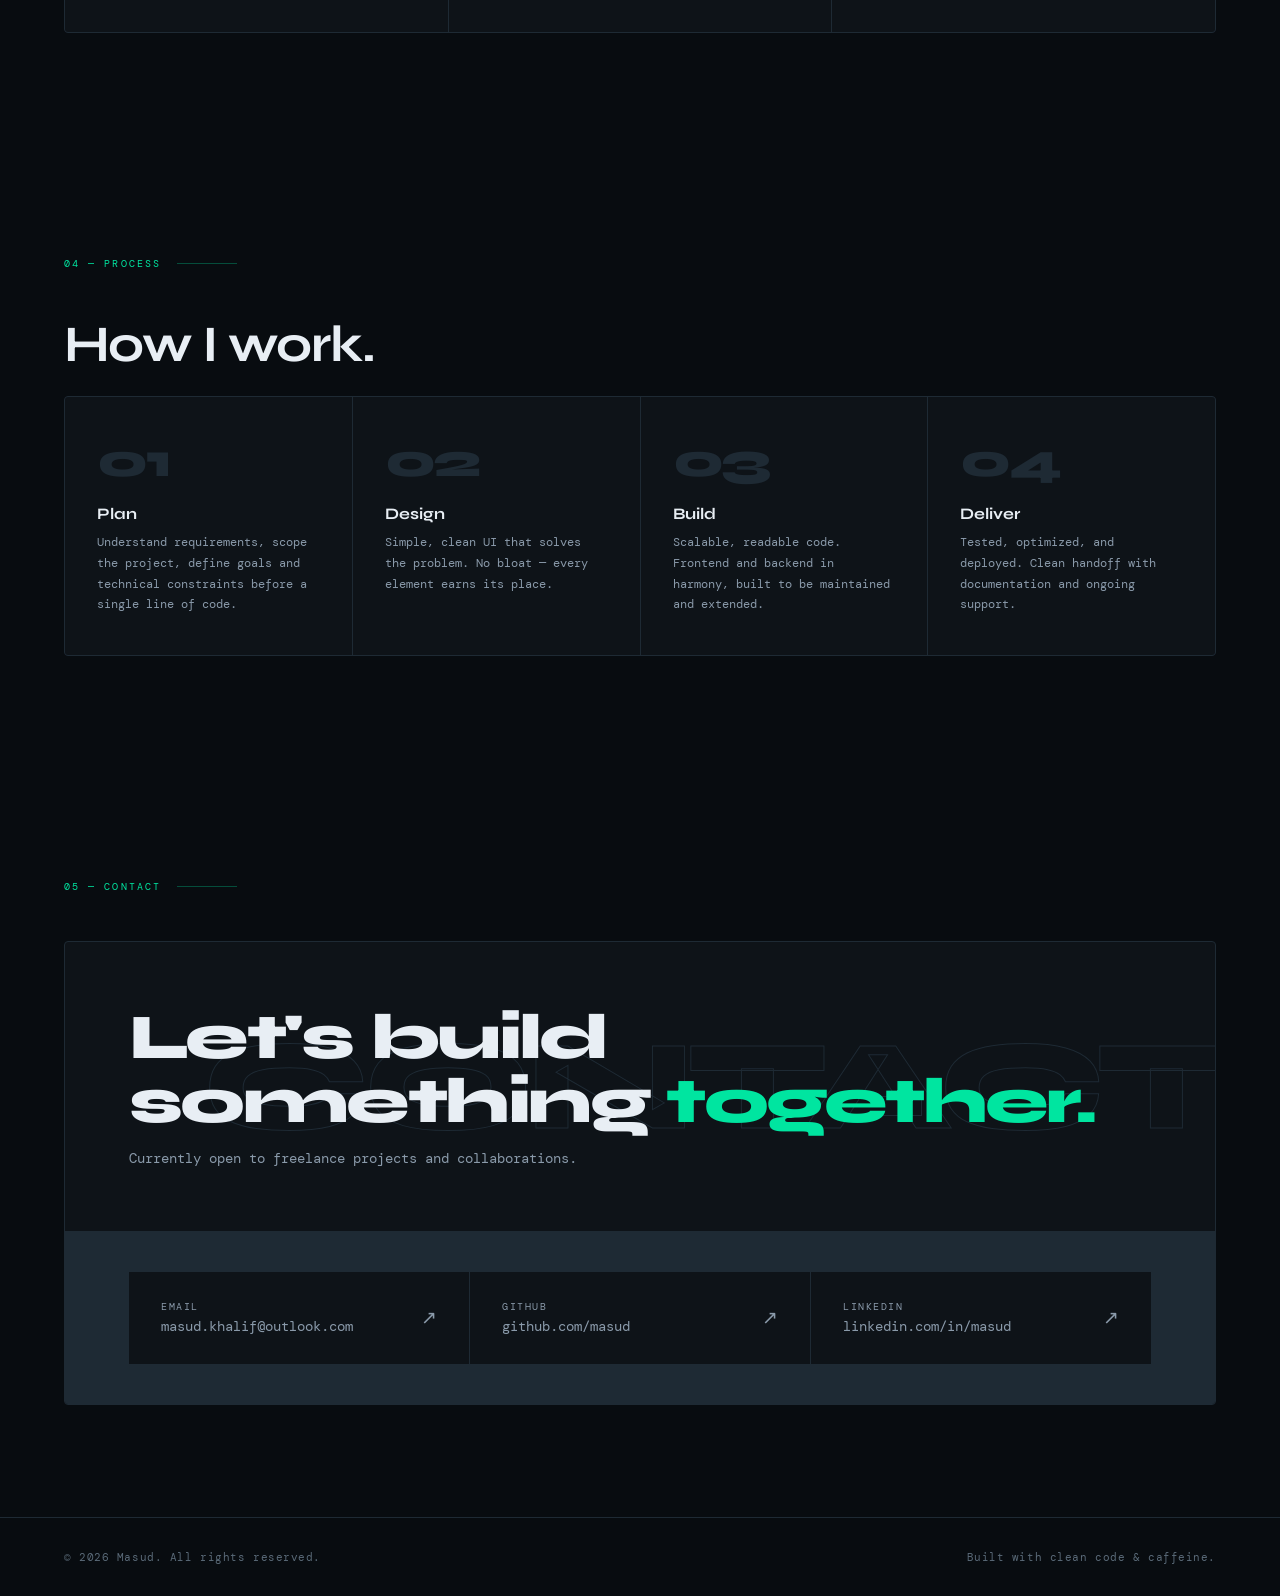
==== commit 3c1cf586: "Add favicon and improve mobile responsiveness with tablet breakpoint" ====
--- a/index.html
+++ b/index.html
@@ -8,6 +8,7 @@
 <link rel="preconnect" href="https://fonts.gstatic.com" crossorigin>
 <link href="https://fonts.googleapis.com/css2?family=Syne:wght@400;600;700;800&family=DM+Mono:ital,wght@0,300;0,400;1,300&display=swap" rel="stylesheet">
 <link rel="stylesheet" href="styles.css">
+<link rel="icon" href="data:image/svg+xml,<svg xmlns='http://www.w3.org/2000/svg' viewBox='0 0 100 100'><text y='.9em' font-size='90'>M</text></svg>" type="image/svg+xml">
 </head>
 <body>
 
@@ -262,14 +263,14 @@
       <p class="contact-sub">Currently open to freelance projects and collaborations.</p>
     </div>
     <div class="contact-links">
-      <a href="mailto:masud@example.com" class="contact-link-item">
+      <a href="mailto:masud.khalif@outlook.com" class="contact-link-item">
         <div>
           <div class="link-label">Email</div>
-          <div class="link-value">masud@example.com</div>
+          <div class="link-value">masud.khalif@outlook.com</div>
         </div>
         <div class="link-arrow">↗</div>
       </a>
-      <a href="https://github.com/" target="_blank" class="contact-link-item">
+      <a href="https://github.com/dashboard" target="_blank" class="contact-link-item">
         <div>
           <div class="link-label">GitHub</div>
           <div class="link-value">github.com/masud</div>
--- a/styles.css
+++ b/styles.css
@@ -547,9 +547,27 @@
     .nav-links { gap: 1.5rem; }
   }
 
+  @media (max-width: 768px) {
+    nav { padding: 1rem 1.5rem; }
+    .hero { padding: 0 1.5rem; min-height: 90vh; }
+    section { padding: 4rem 1.5rem; }
+    .projects-grid { grid-template-columns: repeat(2, 1fr); }
+    .process-steps { grid-template-columns: 1fr; }
+    .hero-name { font-size: clamp(2.5rem, 10vw, 5rem); }
+    .hero-desc { font-size: 0.9rem; }
+    .btn-primary, .btn-ghost { padding: 0.8rem 1.5rem; font-size: 0.7rem; }
+    .section-title { font-size: clamp(1.8rem, 5vw, 2.8rem); }
+    .project-card { padding: 2rem; min-height: 300px; }
+  }
+
   @media (max-width: 560px) {
     .nav-links { display: none; }
     .process-steps { grid-template-columns: 1fr; }
     .hero-cta { flex-direction: column; }
     .contact-header::before { display: none; }
+    .hero { min-height: 80vh; }
+    .hero-name { font-size: clamp(2rem, 12vw, 4rem); }
+    .hero-desc { font-size: 0.85rem; max-width: 100%; }
+    .section-title { font-size: clamp(1.5rem, 6vw, 2.5rem); }
+    .project-card { padding: 1.5rem; min-height: 280px; }
   }
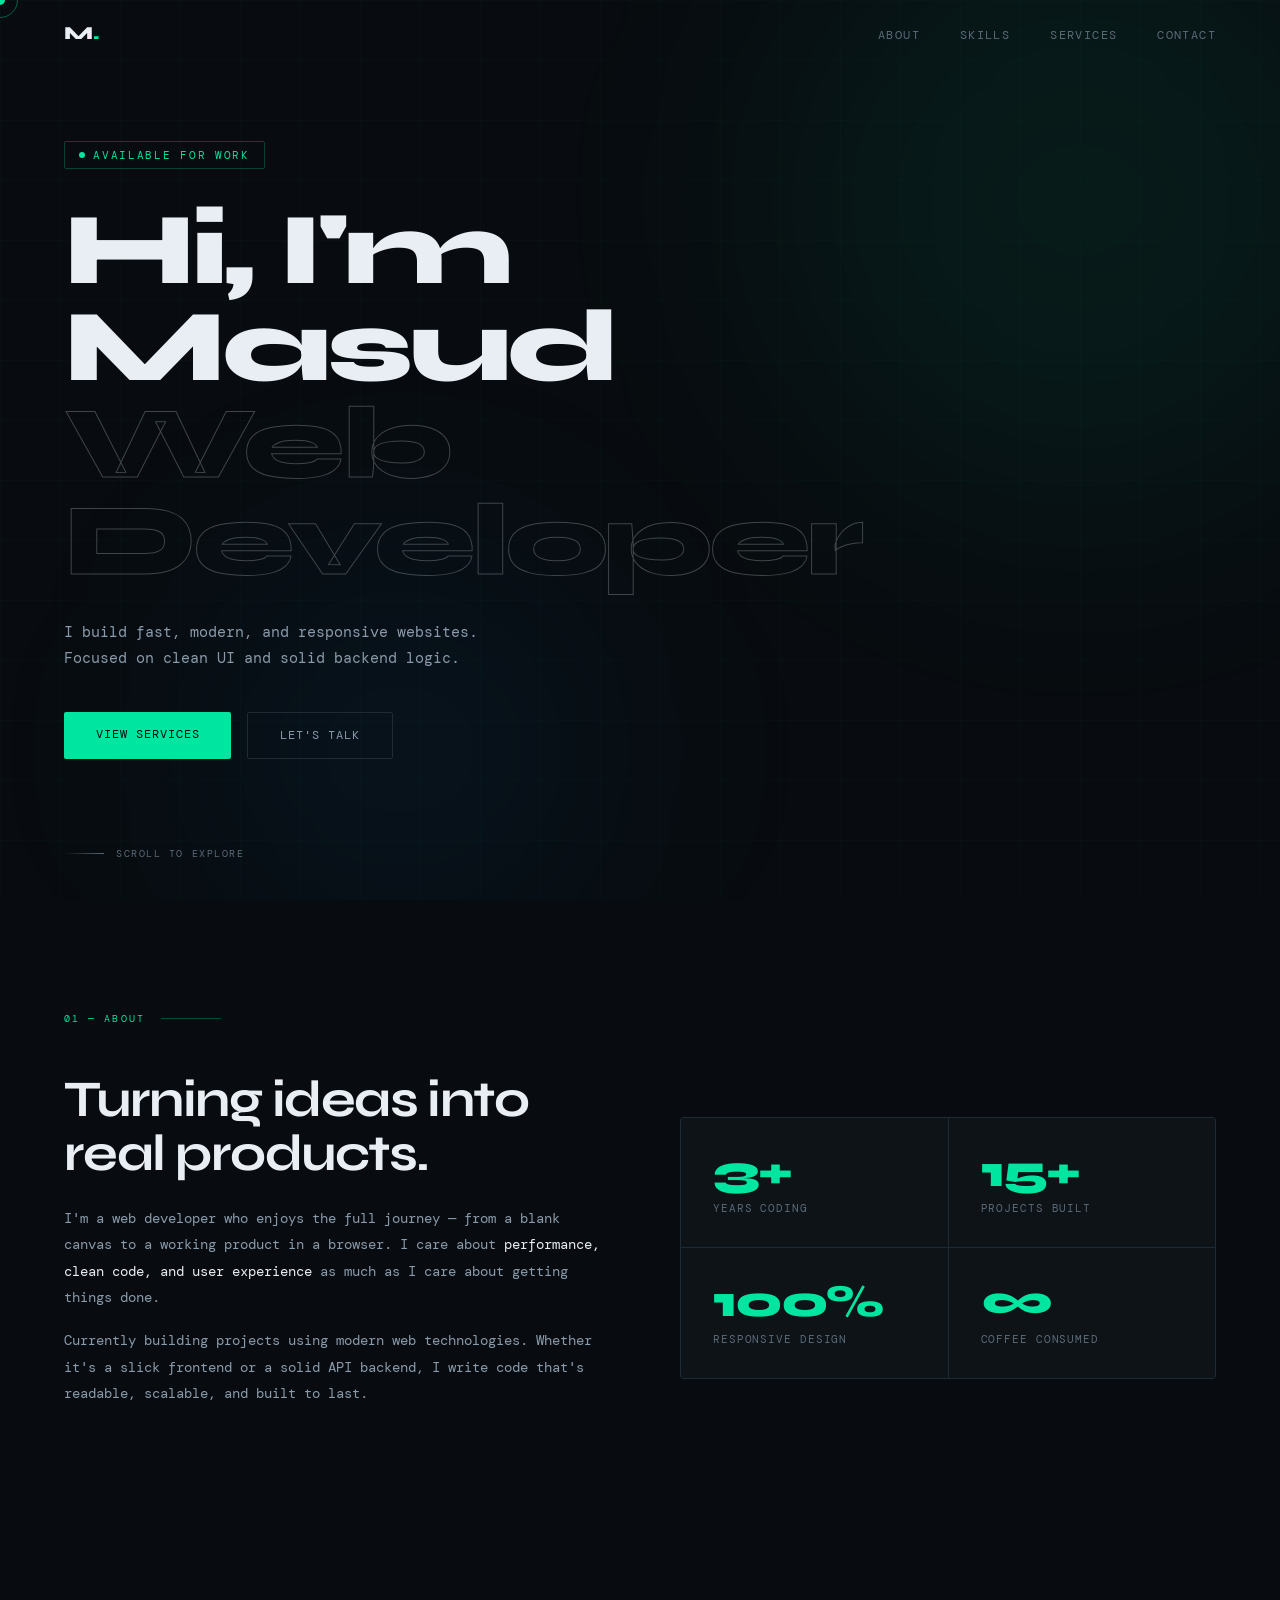
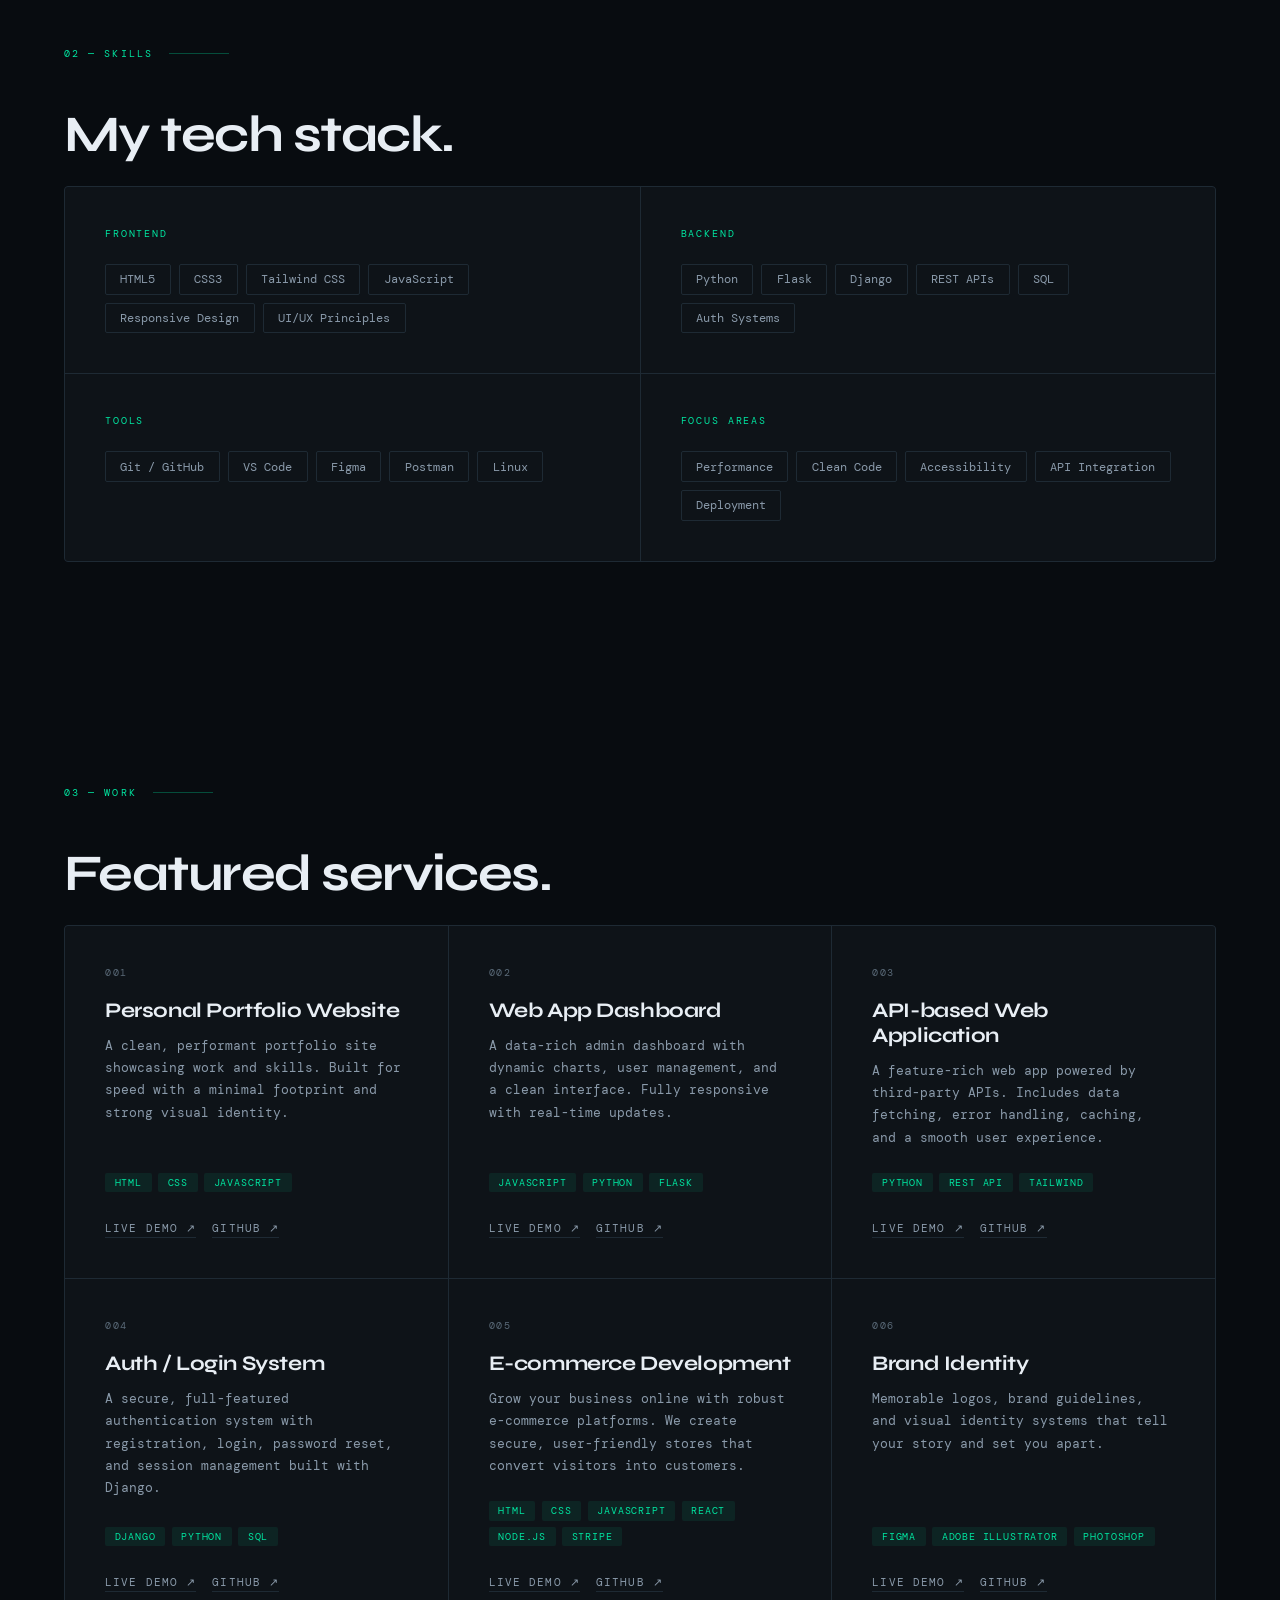
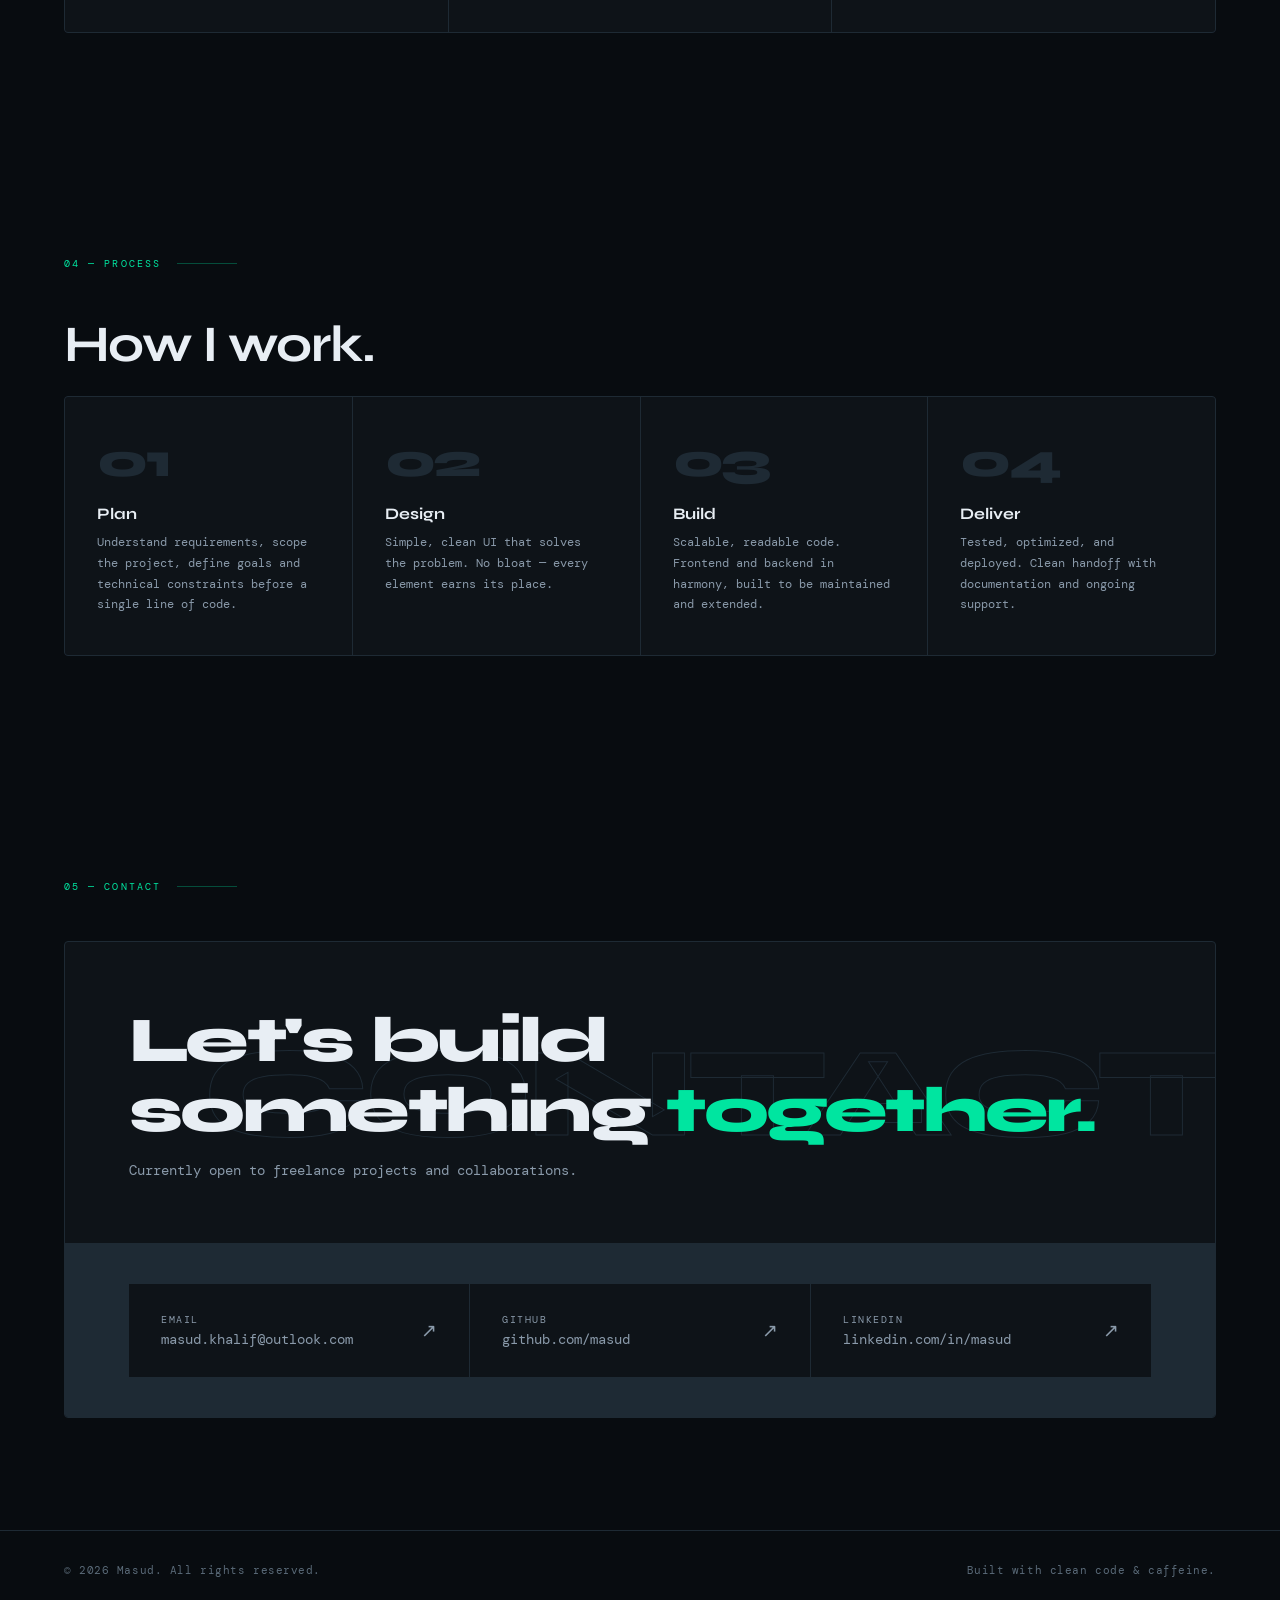
==== commit 4c153041: "Improve favicon with background circle and better visibility on mobile" ====
--- a/index.html
+++ b/index.html
@@ -8,7 +8,7 @@
 <link rel="preconnect" href="https://fonts.gstatic.com" crossorigin>
 <link href="https://fonts.googleapis.com/css2?family=Syne:wght@400;600;700;800&family=DM+Mono:ital,wght@0,300;0,400;1,300&display=swap" rel="stylesheet">
 <link rel="stylesheet" href="styles.css">
-<link rel="icon" href="data:image/svg+xml,<svg xmlns='http://www.w3.org/2000/svg' viewBox='0 0 100 100'><text y='.9em' font-size='90'>M</text></svg>" type="image/svg+xml">
+<link rel="icon" href="data:image/svg+xml,<svg xmlns='http://www.w3.org/2000/svg' viewBox='0 0 100 100'><rect fill='%23080c10' width='100' height='100'/><circle cx='50' cy='50' r='48' fill='%2300e5a0'/><text x='50' y='65' font-size='60' font-weight='bold' fill='%23080c10' text-anchor='middle' font-family='Arial, sans-serif'>M</text></svg>" type="image/svg+xml">
 </head>
 <body>
 
--- a/styles.css
+++ b/styles.css
@@ -299,6 +299,8 @@
     color: var(--accent);
     letter-spacing: -0.05em;
     line-height: 1;
+    word-break: break-word;
+    white-space: nowrap;
   }
   .stat-desc {
     font-size: 0.7rem;
@@ -306,6 +308,7 @@
     color: var(--muted);
     text-transform: uppercase;
     margin-top: 0.4rem;
+    word-break: break-word;
   }
 
   /* SKILLS */
@@ -472,9 +475,11 @@
     font-size: clamp(2.5rem, 5vw, 4.5rem);
     font-weight: 800;
     letter-spacing: -0.04em;
-    line-height: 1;
+    line-height: 1.1;
     position: relative;
     z-index: 1;
+    word-break: break-word;
+    overflow-wrap: break-word;
   }
   .contact-big em { font-style: normal; color: var(--accent); }
   .contact-sub {
@@ -558,6 +563,11 @@
     .btn-primary, .btn-ghost { padding: 0.8rem 1.5rem; font-size: 0.7rem; }
     .section-title { font-size: clamp(1.8rem, 5vw, 2.8rem); }
     .project-card { padding: 2rem; min-height: 300px; }
+    .stat-number { font-size: 2.2rem; }
+    .contact-big { font-size: clamp(2rem, 6vw, 3.5rem); }
+    .contact-header { padding: 3rem 1.5rem; }
+    .cursor, .cursor-ring { display: none; }
+    body { cursor: auto; }
   }
 
   @media (max-width: 560px) {
@@ -570,4 +580,6 @@
     .hero-desc { font-size: 0.85rem; max-width: 100%; }
     .section-title { font-size: clamp(1.5rem, 6vw, 2.5rem); }
     .project-card { padding: 1.5rem; min-height: 280px; }
+    .cursor, .cursor-ring { display: none; }
+    body { cursor: auto; }
   }
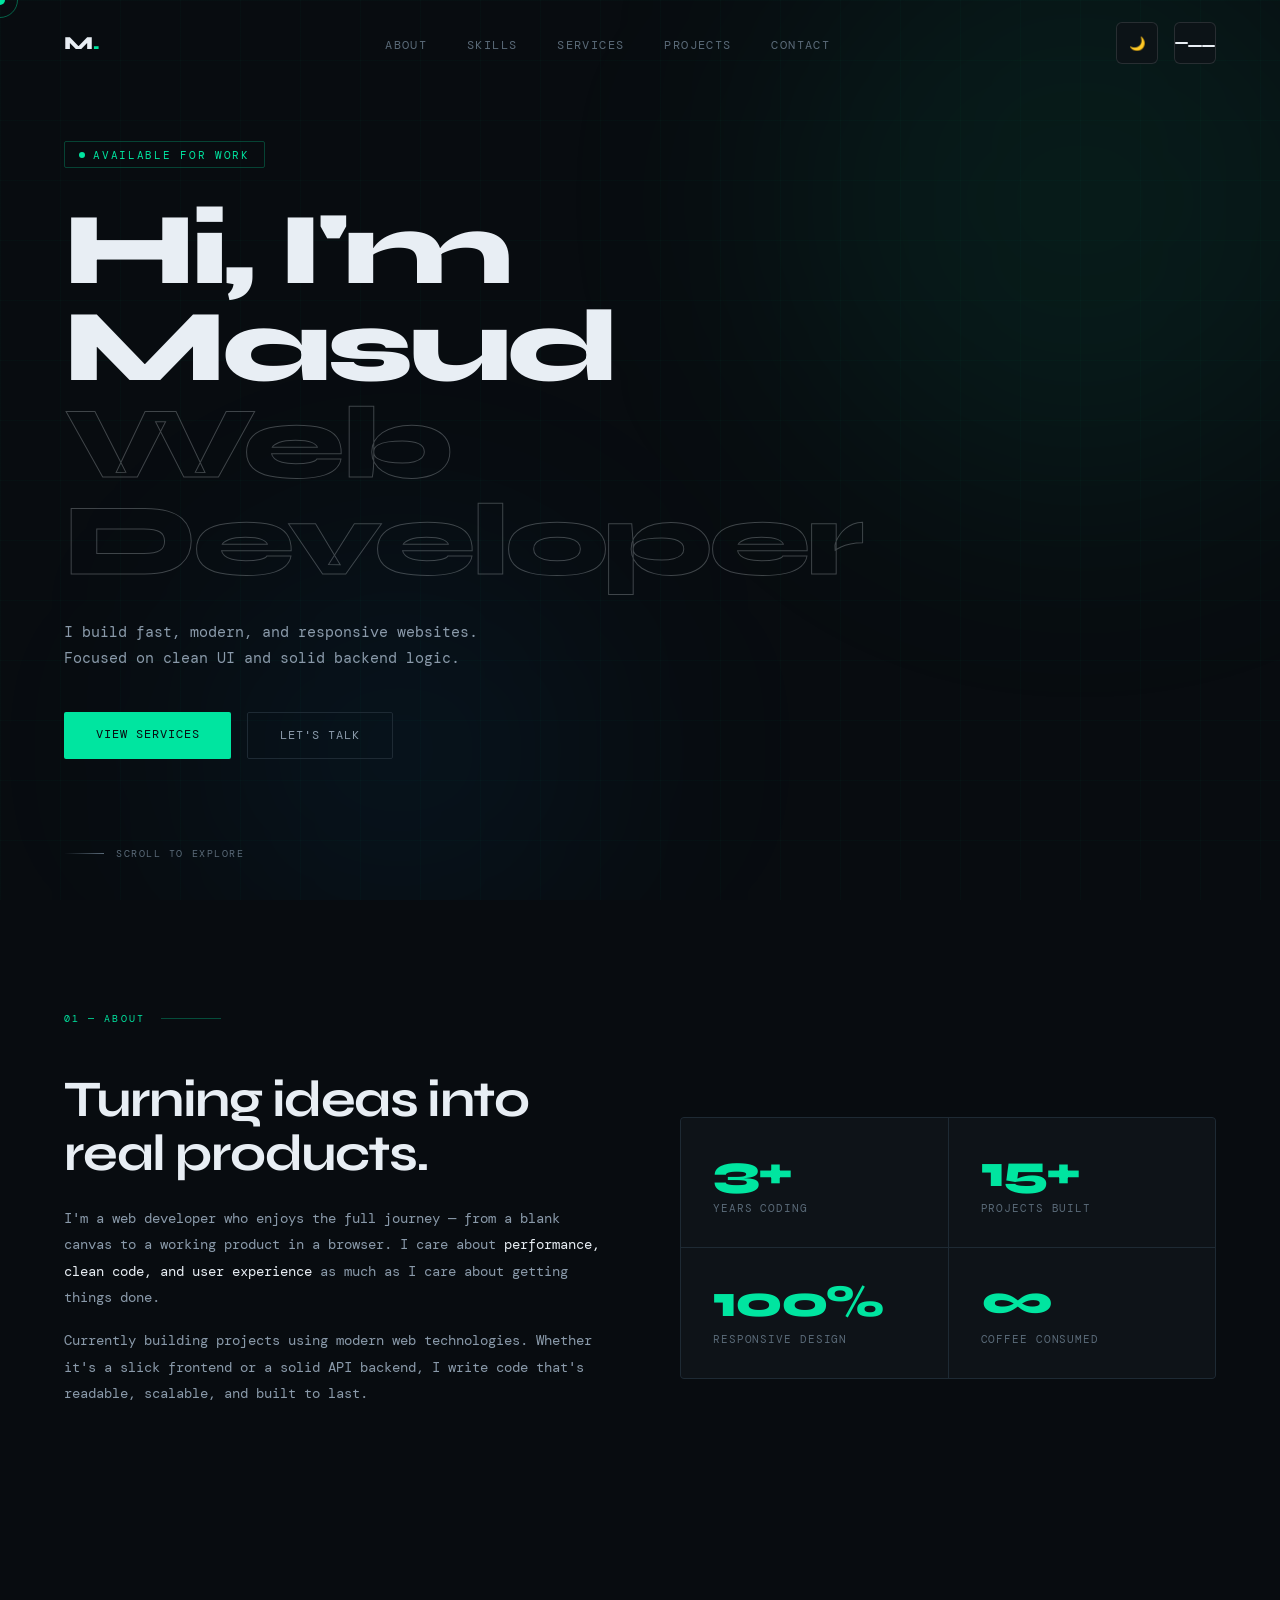
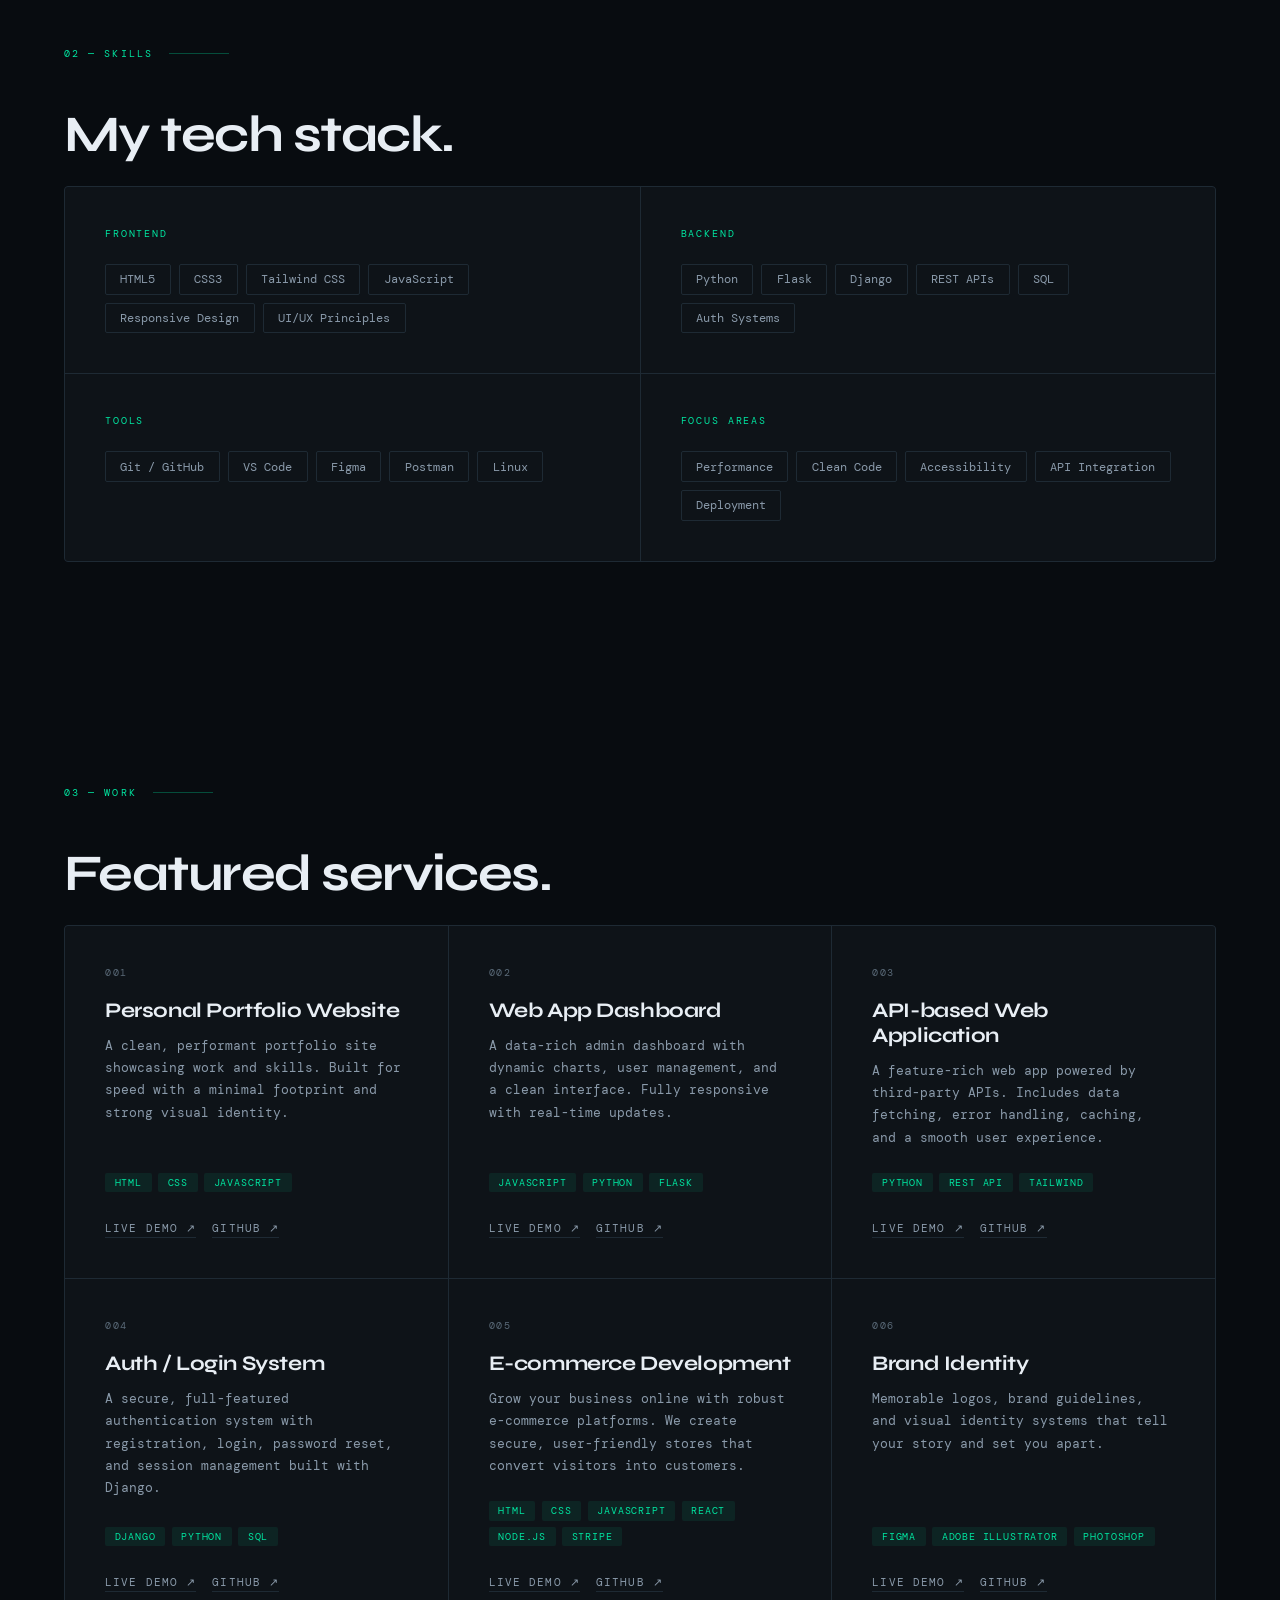
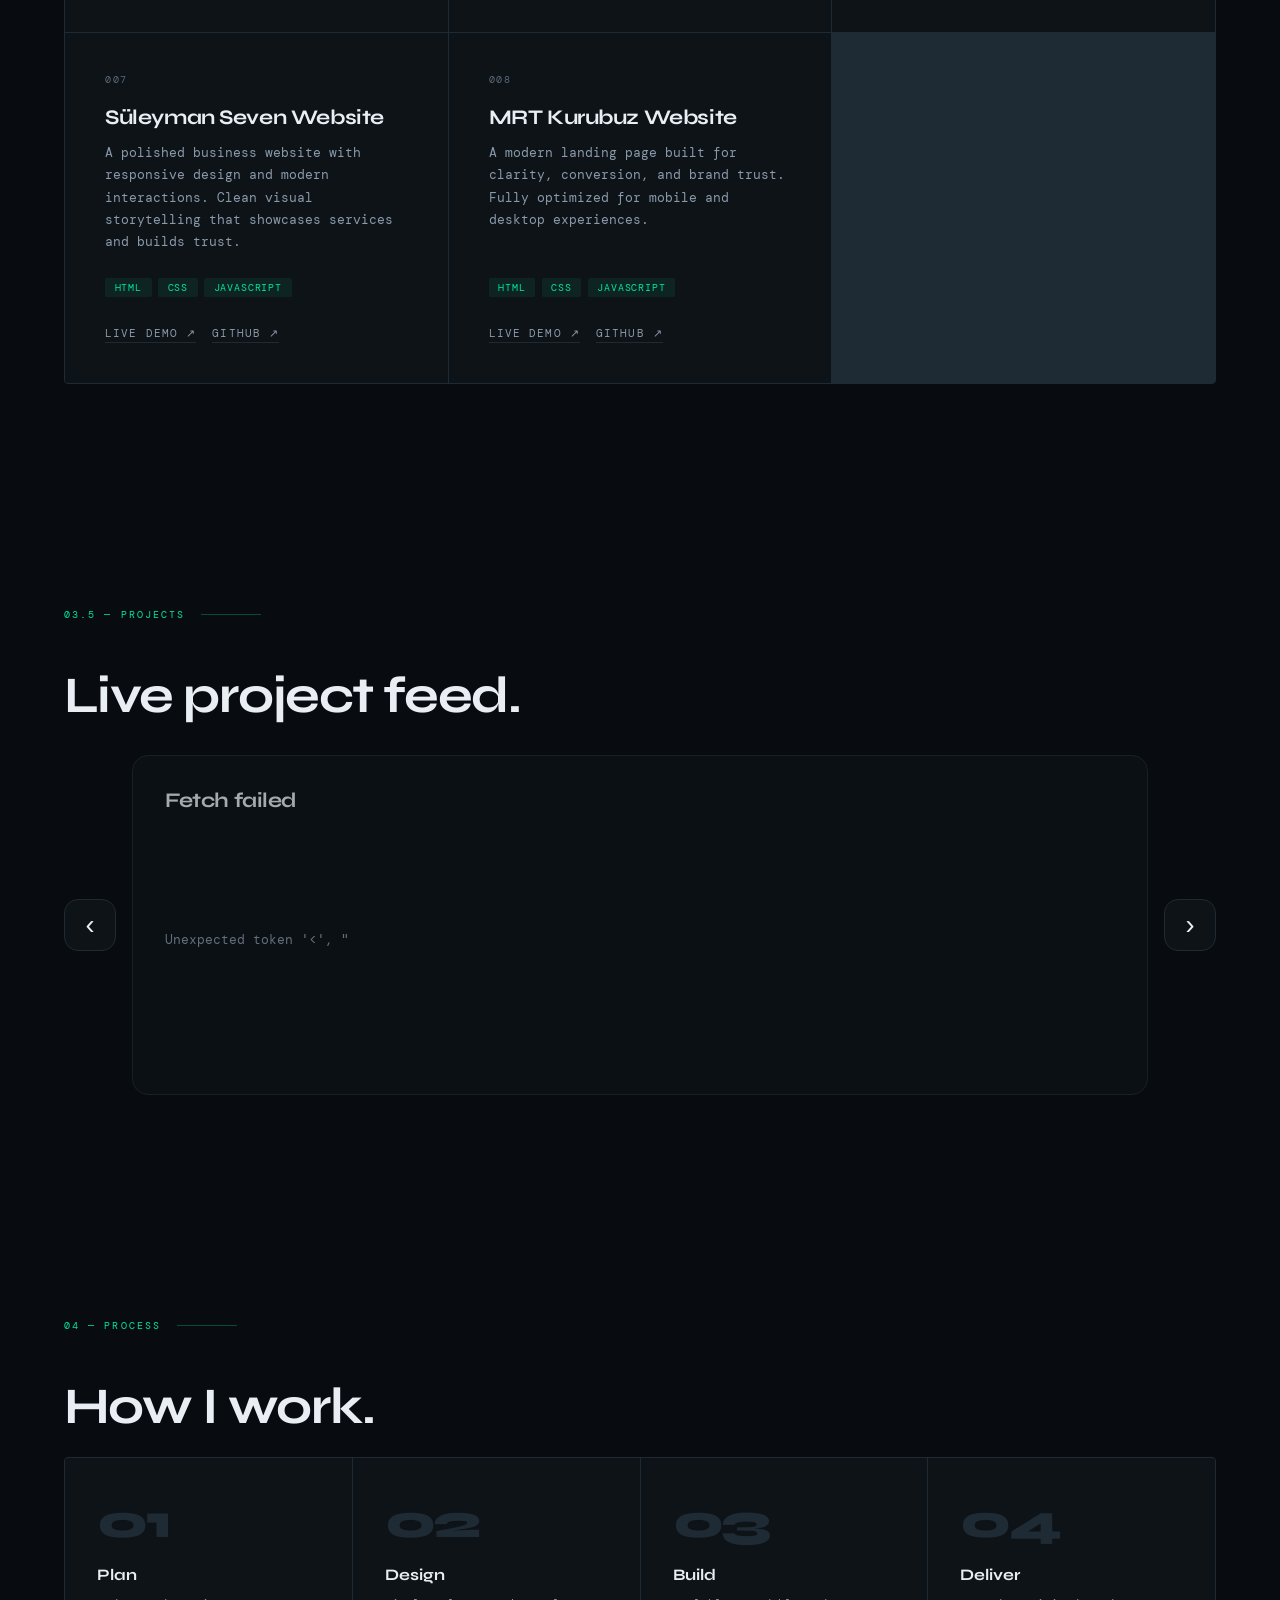
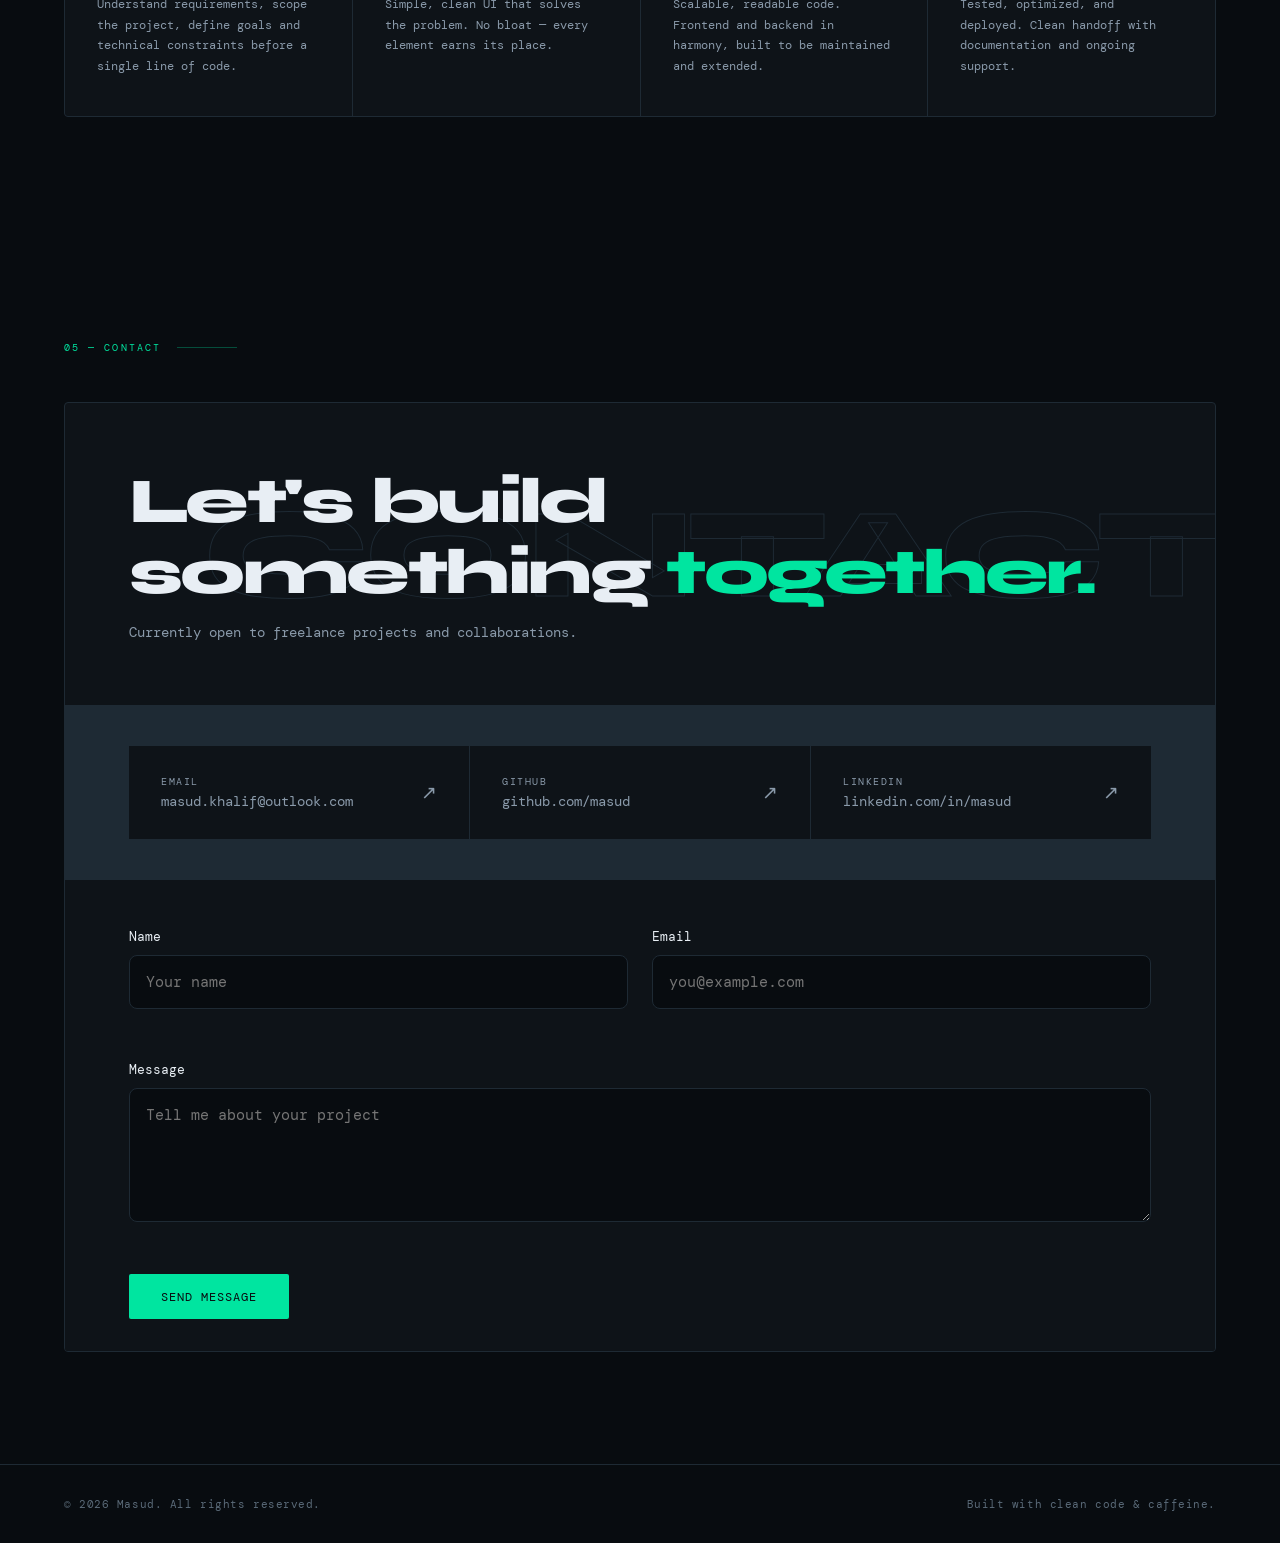
==== commit de5d5ea6: "Add PHP backend with contact form, admin dashboard, and project management - Added client-side inter" ====
--- a/index.html
+++ b/index.html
@@ -22,8 +22,17 @@
     <li><a href="#about">About</a></li>
     <li><a href="#skills">Skills</a></li>
     <li><a href="#services">Services</a></li>
+    <li><a href="#projects">Projects</a></li>
     <li><a href="#contact">Contact</a></li>
   </ul>
+  <div class="nav-actions">
+    <button id="themeToggle" class="theme-toggle" type="button" aria-label="Toggle light/dark mode">🌙</button>
+    <button id="menuToggle" class="menu-toggle" type="button" aria-label="Toggle menu">
+      <span></span>
+      <span></span>
+      <span></span>
+    </button>
+  </div>
 </nav>
 
 <!-- HERO -->
@@ -223,6 +232,51 @@
         <a href="#" class="project-link">GitHub ↗</a>
       </div>
     </div>
+    <div class="project-card">
+      <div class="project-num">007</div>
+      <div class="project-name">Süleyman Seven Website</div>
+      <div class="project-desc">A polished business website with responsive design and modern interactions. Clean visual storytelling that showcases services and builds trust.</div>
+      <div class="project-tech">
+        <span class="tech-badge">HTML</span>
+        <span class="tech-badge">CSS</span>
+        <span class="tech-badge">JavaScript</span>
+      </div>
+      <div class="project-links">
+        <a href="https://suleymanseven.com/" target="_blank" class="project-link">Live Demo ↗</a>
+        <a href="#" class="project-link">GitHub ↗</a>
+      </div>
+    </div>
+    <div class="project-card">
+      <div class="project-num">008</div>
+      <div class="project-name">MRT Kurubuz Website</div>
+      <div class="project-desc">A modern landing page built for clarity, conversion, and brand trust. Fully optimized for mobile and desktop experiences.</div>
+      <div class="project-tech">
+        <span class="tech-badge">HTML</span>
+        <span class="tech-badge">CSS</span>
+        <span class="tech-badge">JavaScript</span>
+      </div>
+      <div class="project-links">
+        <a href="https://mrtkurubuz.com/" target="_blank" class="project-link">Live Demo ↗</a>
+        <a href="#" class="project-link">GitHub ↗</a>
+      </div>
+    </div>
+  </div>
+</section>
+
+<!-- DYNAMIC PROJECTS -->
+<section id="projects">
+  <div class="section-label">03.5 — Projects</div>
+  <h2 class="section-title reveal">Live project feed.</h2>
+  <div class="project-slider reveal">
+    <button id="prevSlide" class="slider-control" aria-label="Previous project">‹</button>
+    <div class="slider-track" id="sliderTrack">
+      <div class="slider-card placeholder">
+        <div class="project-num">Loading</div>
+        <div class="project-name">Fetching projects...</div>
+        <div class="project-desc">This section loads project data from the database with AJAX.</div>
+      </div>
+    </div>
+    <button id="nextSlide" class="slider-control" aria-label="Next project">›</button>
   </div>
 </section>
 
@@ -285,6 +339,29 @@
         <div class="link-arrow">↗</div>
       </a>
     </div>
+    <form id="contactForm" class="contact-form reveal" novalidate>
+      <div class="form-grid">
+        <label>
+          Name
+          <input type="text" name="name" id="contactName" required minlength="2" placeholder="Your name">
+          <span class="field-error" id="nameError"></span>
+        </label>
+        <label>
+          Email
+          <input type="email" name="email" id="contactEmail" required placeholder="you@example.com">
+          <span class="field-error" id="emailError"></span>
+        </label>
+        <label class="full-width">
+          Message
+          <textarea name="message" id="contactMessage" rows="5" required minlength="12" placeholder="Tell me about your project"></textarea>
+          <span class="field-error" id="messageError"></span>
+        </label>
+      </div>
+      <div class="form-actions">
+        <button type="submit" class="btn-primary">Send Message</button>
+        <div class="form-status" id="contactStatus"></div>
+      </div>
+    </form>
   </div>
 </section>
 
@@ -293,41 +370,6 @@
   <span>Built with clean code & caffeine.</span>
 </footer>
 
-<script>
-  // Custom cursor
-  const cursor = document.getElementById('cursor');
-  const ring = document.getElementById('cursorRing');
-  let mx = 0, my = 0, rx = 0, ry = 0;
-
-  document.addEventListener('mousemove', e => {
-    mx = e.clientX; my = e.clientY;
-    cursor.style.left = mx + 'px';
-    cursor.style.top = my + 'px';
-  });
-
-  function animateRing() {
-    rx += (mx - rx) * 0.12;
-    ry += (my - ry) * 0.12;
-    ring.style.left = rx + 'px';
-    ring.style.top = ry + 'px';
-    requestAnimationFrame(animateRing);
-  }
-  animateRing();
-
-  // Nav scroll
-  const nav = document.getElementById('nav');
-  window.addEventListener('scroll', () => {
-    nav.classList.toggle('scrolled', window.scrollY > 60);
-  });
-
-  // Scroll reveal
-  const reveals = document.querySelectorAll('.reveal');
-  const observer = new IntersectionObserver(entries => {
-    entries.forEach(e => {
-      if (e.isIntersecting) { e.target.classList.add('visible'); }
-    });
-  }, { threshold: 0.1 });
-  reveals.forEach(el => observer.observe(el));
-</script>
+<script src="scripts.js" defer></script>
 </body>
 </html>
--- a/styles.css
+++ b/styles.css
@@ -515,6 +515,167 @@
   .link-value { font-size: 0.85rem; margin-top: 0.3rem; }
   .link-arrow { font-size: 1.2rem; transition: transform 0.2s; }
   .contact-link-item:hover .link-arrow { transform: translate(4px, -4px); }
+
+  /* NAV ACTIONS */
+  .nav-actions {
+    display: flex;
+    gap: 1rem;
+    align-items: center;
+  }
+  .theme-toggle,
+  .menu-toggle {
+    border: 1px solid rgba(232,238,244,0.12);
+    background: rgba(14,19,24,0.9);
+    color: var(--text);
+    width: 42px;
+    height: 42px;
+    border-radius: 6px;
+    display: inline-flex;
+    align-items: center;
+    justify-content: center;
+    cursor: pointer;
+    transition: background 0.2s, transform 0.2s, border-color 0.2s;
+  }
+  .theme-toggle:hover,
+  .menu-toggle:hover { background: rgba(14,19,24,1); border-color: var(--accent); }
+  .menu-toggle span {
+    display: block;
+    width: 18px;
+    height: 2px;
+    background: var(--text);
+    border-radius: 2px;
+  }
+  .menu-toggle span + span { margin-top: 5px; }
+
+  body.light-theme {
+    --bg: #f5f7fb;
+    --surface: #ffffff;
+    --surface2: #eef3fc;
+    --border: #d5dde8;
+    --accent: #0066ff;
+    --accent2: #00c7b6;
+    --text: #0f172a;
+    --muted: #475569;
+    --dim: #64748b;
+  }
+
+  .project-slider {
+    position: relative;
+    display: grid;
+    grid-template-columns: auto 1fr auto;
+    gap: 1rem;
+    align-items: center;
+    margin-top: 2rem;
+  }
+  .slider-track {
+    display: grid;
+    gap: 1rem;
+    min-height: 340px;
+    width: 100%;
+    overflow: hidden;
+  }
+  .slider-card {
+    background: var(--surface);
+    border: 1px solid var(--border);
+    border-radius: 16px;
+    padding: 2rem;
+    display: grid;
+    gap: 1.2rem;
+    transition: transform 0.25s ease, box-shadow 0.25s ease;
+  }
+  .slider-card:hover { transform: translateY(-4px); box-shadow: 0 22px 60px rgba(0,0,0,0.12); }
+  .slider-card.placeholder { opacity: 0.7; }
+  .slider-card img {
+    width: 100%;
+    min-height: 180px;
+    object-fit: cover;
+    border-radius: 14px;
+  }
+  .slider-card .project-tech { display: flex; flex-wrap: wrap; gap: 0.5rem; }
+  .slider-control {
+    background: var(--surface);
+    border: 1px solid var(--border);
+    color: var(--text);
+    width: 52px;
+    height: 52px;
+    font-size: 1.7rem;
+    border-radius: 14px;
+    cursor: pointer;
+    transition: transform 0.2s, background 0.2s;
+  }
+  .slider-control:hover { transform: translateY(-2px); background: var(--surface2); }
+
+  .contact-form {
+    padding: 3rem 4rem 2rem;
+    background: var(--surface);
+    border-top: 1px solid var(--border);
+    display: grid;
+    gap: 1.5rem;
+  }
+  .form-grid {
+    display: grid;
+    grid-template-columns: repeat(2, minmax(0, 1fr));
+    gap: 1.5rem;
+  }
+  .contact-form label {
+    display: grid;
+    gap: 0.65rem;
+    font-size: 0.8rem;
+    color: var(--text);
+  }
+  .contact-form input,
+  .contact-form textarea {
+    width: 100%;
+    border: 1px solid var(--border);
+    background: var(--bg);
+    color: var(--text);
+    padding: 1rem 1rem;
+    border-radius: 8px;
+    font-family: inherit;
+    font-size: 0.95rem;
+    transition: border-color 0.2s, background 0.2s;
+  }
+  .contact-form input:focus,
+  .contact-form textarea:focus { outline: none; border-color: var(--accent); background: var(--surface2); }
+  .contact-form .full-width { grid-column: 1 / -1; }
+  .field-error {
+    min-height: 1.1rem;
+    color: #ff6b6b;
+    font-size: 0.78rem;
+  }
+  .form-actions {
+    display: flex;
+    flex-wrap: wrap;
+    gap: 1rem;
+    align-items: center;
+  }
+  .form-status {
+    color: var(--accent);
+    font-size: 0.9rem;
+    min-height: 1.4rem;
+  }
+
+  @media (max-width: 900px) {
+    .project-slider { grid-template-columns: 1fr; }
+    .slider-control { width: 48px; height: 48px; }
+    .form-grid { grid-template-columns: 1fr; }
+  }
+
+  @media (max-width: 560px) {
+    .nav-links { display: none; }
+    .nav-actions { gap: 0.7rem; }
+    body.nav-open nav .nav-links {
+      position: fixed;
+      inset: 72px 1rem auto 1rem;
+      display: grid;
+      gap: 1rem;
+      padding: 1.5rem;
+      background: rgba(8,12,16,0.98);
+      border: 1px solid var(--border);
+      border-radius: 14px;
+      z-index: 99;
+    }
+  }
 
   /* FOOTER */
   footer {
